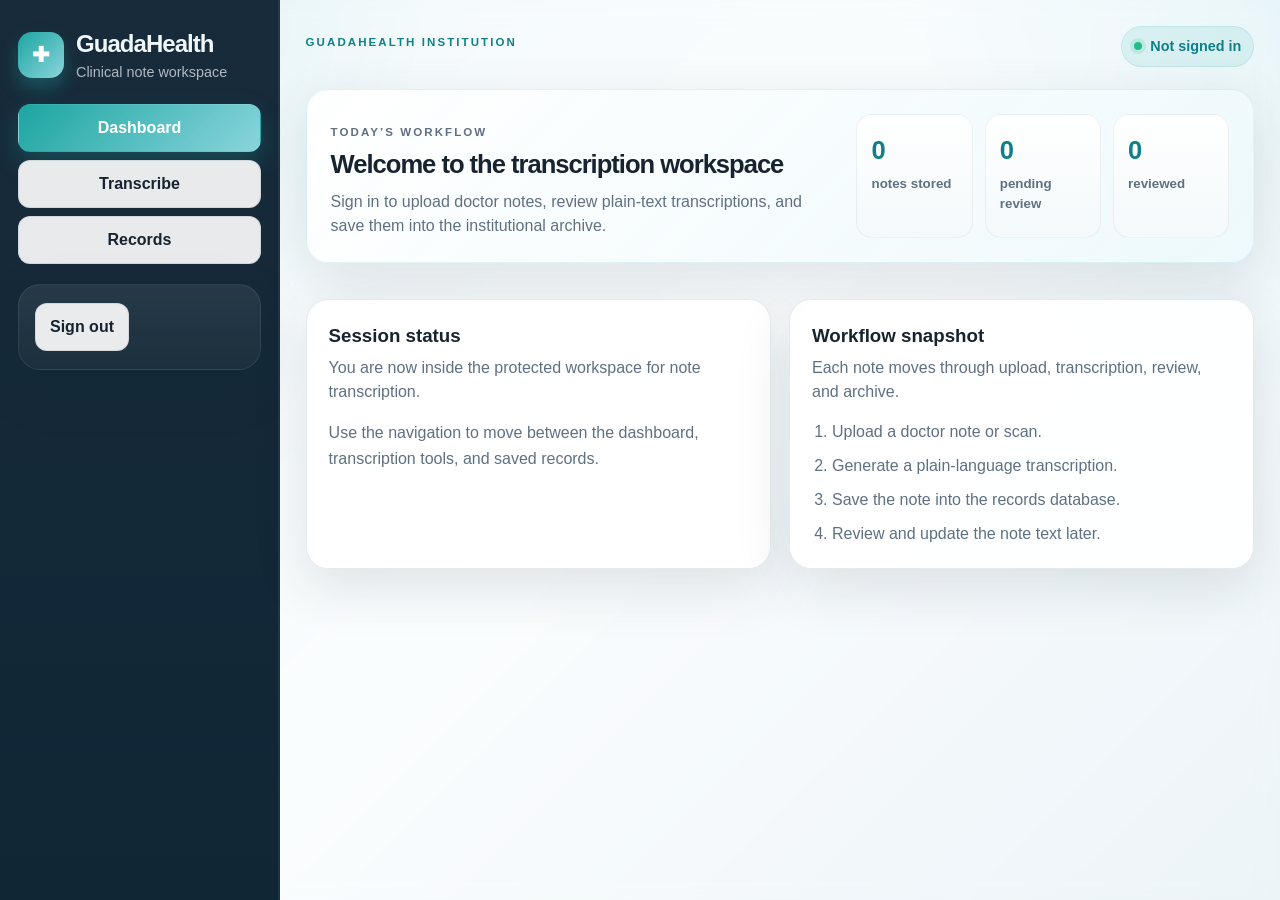
==== dashboard.html @ 994fd749 "Connected to supabase and organized files" ====
<!DOCTYPE html>
<html lang="en">
  <head>
    <meta charset="UTF-8" />
    <meta name="viewport" content="width=device-width, initial-scale=1.0" />
    <title>GuadaHealth Dashboard</title>
    <link rel="stylesheet" href="styles.css" />
  </head>
  <body>
    <div class="app-shell">
      <aside class="sidebar">
        <div class="brand">
          <div class="brand-icon">✚</div>
          <div>
            <h2><span class="brand-guada">Guada</span><span class="brand-health">Health</span></h2>
            <p>Clinical note workspace</p>
          </div>
        </div>

        <nav class="nav-links nav-links-vertical" aria-label="Primary">
          <a class="nav-btn active" href="dashboard.html" aria-current="page">Dashboard</a>
          <a class="nav-btn" href="transcript.html">Transcribe</a>
          <a class="nav-btn" href="records.html">Records</a>
        </nav>

        <div class="sidebar-card">
          <button id="logout-btn" class="ghost-btn" type="button">Sign out</button>
        </div>
      </aside>

      <div class="main-panel">
        <header class="topbar">
          <div>
            <p class="eyebrow">GuadaHealth Institution</p>
          </div>
          <div class="topbar-actions">
            <div id="auth-status" class="status-pill">Not signed in</div>
          </div>
        </header>

        <main class="content">
          <section class="hero-card">
            <div>
              <p class="eyebrow">Today’s workflow</p>
              <h2 id="welcome-title">Welcome to the transcription workspace</h2>
              <p id="welcome-copy">
                Sign in to upload doctor notes, review plain-text transcriptions, and save them into the institutional archive.
              </p>
            </div>
            <div class="hero-metrics">
              <div class="metric-card">
                <span id="stat-notes">0</span>
                <small>notes stored</small>
              </div>
              <div class="metric-card">
                <span id="stat-pending">0</span>
                <small>pending review</small>
              </div>
              <div class="metric-card">
                <span id="stat-reviewed">0</span>
                <small>reviewed</small>
              </div>
            </div>
          </section>

          <div class="grid-2">
            <div class="card">
              <div class="card-header">
                <h3>Session status</h3>
                <p>You are now inside the protected workspace for note transcription.</p>
              </div>
              <p class="session-copy">Use the navigation to move between the dashboard, transcription tools, and saved records.</p>
            </div>

            <div class="card">
              <div class="card-header">
                <h3>Workflow snapshot</h3>
                <p>Each note moves through upload, transcription, review, and archive.</p>
              </div>
              <ol class="timeline">
                <li>Upload a doctor note or scan.</li>
                <li>Generate a plain-language transcription.</li>
                <li>Save the note into the records database.</li>
                <li>Review and update the note text later.</li>
              </ol>
            </div>
          </div>
        </main>
      </div>
    </div>

    <div id="toast" class="toast" aria-live="polite"></div>
    <script type="module" src="js/pages/dashboard-page.js"></script>
  </body>
</html>
---- styles.css ----
:root {
  color-scheme: light;
  --bg: #edf7fa;
  --bg-2: #e6f0f5;
  --panel: rgba(255, 255, 255, 0.8);
  --panel-strong: #ffffff;
  --panel-alt: #f4f9fb;
  --text: #17232f;
  --muted: #5f7082;
  --primary: #1ca5a1;
  --primary-strong: #0f7f88;
  --primary-soft: rgba(28, 165, 161, 0.12);
  --secondary: #8ad5dc;
  --success: #22bb8a;
  --warning: #f5b75b;
  --danger: #e56b6f;
  --brand-dark: #243845;
  --border: rgba(19, 39, 55, 0.1);
  --shadow-soft: 0 18px 55px rgba(17, 38, 54, 0.12);
  --shadow-strong: 0 28px 70px rgba(17, 38, 54, 0.18);
}

* {
  box-sizing: border-box;
}

html {
  scroll-behavior: smooth;
}

body {
  margin: 0;
  font-family: "Segoe UI", Inter, "Helvetica Neue", Arial, sans-serif;
  background:
    radial-gradient(circle at top left, rgba(28, 165, 161, 0.18), transparent 28%),
    radial-gradient(circle at top right, rgba(138, 213, 220, 0.2), transparent 26%),
    linear-gradient(135deg, var(--bg) 0%, #f9fcfe 50%, var(--bg-2) 100%);
  color: var(--text);
  line-height: 1.5;
}

button,
input,
select,
textarea {
  font: inherit;
}

button {
  cursor: pointer;
  transition: transform 0.18s ease, box-shadow 0.18s ease, opacity 0.18s ease;
}

button:hover:not(:disabled) {
  transform: translateY(-1px);
}

.auth-screen {
  min-height: 100vh;
  display: grid;
  place-items: center;
  padding: 28px;
  background:
    radial-gradient(circle at 20% 10%, rgba(28, 165, 161, 0.13), transparent 26%),
    radial-gradient(circle at 80% 0%, rgba(138, 213, 220, 0.18), transparent 25%),
    linear-gradient(135deg, #edf7fa 0%, #f7fbfd 44%, #eaf3f7 100%);
}

.landing-layout {
  width: min(1200px, 100%);
  display: grid;
  grid-template-columns: 1.2fr 0.9fr;
  gap: 28px;
  align-items: center;
  margin-bottom: 28px;
}

.hero-panel {
  padding: clamp(18px, 3vw, 32px);
  animation: fadeUp 0.8s ease both;
}

.hero-panel .eyebrow {
  margin-bottom: 14px;
}

.hero-panel h1 {
  margin: 0 0 16px;
  font-size: clamp(2.8rem, 4vw, 4.2rem);
  line-height: 0.96;
  letter-spacing: -0.06em;
  max-width: 560px;
}

.hero-copy {
  max-width: 560px;
  color: var(--muted);
  font-size: 1.08rem;
  line-height: 1.7;
  margin-bottom: 22px;
}

.portal-status {
  display: inline-flex;
  align-items: center;
  gap: 10px;
  padding: 10px 14px;
  background: rgba(255, 255, 255, 0.78);
  border: 1px solid rgba(19, 39, 55, 0.08);
  border-radius: 999px;
  color: var(--primary-strong);
  font-weight: 700;
  box-shadow: var(--shadow-soft);
}

.status-dot {
  width: 10px;
  height: 10px;
  border-radius: 50%;
  background: var(--success);
  box-shadow: 0 0 0 5px rgba(34, 187, 138, 0.12);
}

.portal-list {
  list-style: none;
  padding: 0;
  margin: 28px 0 0;
  display: grid;
  gap: 12px;
  max-width: 520px;
}

.portal-list li {
  position: relative;
  padding-left: 28px;
  color: var(--muted);
  font-size: 1rem;
}

.portal-list li::before {
  content: "✓";
  position: absolute;
  left: 0;
  top: 0;
  color: var(--primary-strong);
  font-weight: 800;
}

.auth-card {
  width: min(480px, 100%);
  background: rgba(255, 255, 255, 0.82);
  border: 1px solid rgba(19, 39, 55, 0.08);
  border-radius: 28px;
  padding: clamp(24px, 4vw, 36px);
  box-shadow: var(--shadow-strong);
  -webkit-backdrop-filter: blur(16px);
  backdrop-filter: blur(16px);
  animation: fadeUp 0.9s ease 0.12s both;
}

.auth-card h1 {
  margin-top: 18px;
  margin-bottom: 10px;
  font-size: clamp(2rem, 3vw, 2.55rem);
  line-height: 1.1;
  letter-spacing: -0.04em;
}

.signin-title {
  margin-top: 18px;
  margin-bottom: 10px;
  font-size: clamp(1.9rem, 2.5vw, 2.3rem);
  line-height: 1.2;
  letter-spacing: -0.04em;
}

.auth-copy,
.session-copy {
  color: var(--muted);
  line-height: 1.6;
}

@keyframes fadeUp {
  from {
    opacity: 0;
    transform: translateY(18px);
  }
  to {
    opacity: 1;
    transform: translateY(0);
  }
}

.app-shell {
  display: grid;
  grid-template-columns: 280px minmax(0, 1fr);
  min-height: 100vh;
  background: rgba(255, 255, 255, 0.28);
  -webkit-backdrop-filter: blur(10px);
  backdrop-filter: blur(10px);
}

.hidden {
  display: none !important;
}

.sidebar {
  background: linear-gradient(180deg, #182b3b 0%, #102635 100%);
  padding: 26px 18px 20px;
  border-right: 1px solid rgba(255, 255, 255, 0.06);
  display: flex;
  flex-direction: column;
  gap: 20px;
  box-shadow: inset -1px 0 0 rgba(255, 255, 255, 0.06);
}

.brand {
  display: flex;
  align-items: center;
  gap: 12px;
}

.brand-icon {
  width: 46px;
  height: 46px;
  border-radius: 14px;
  background: linear-gradient(135deg, var(--primary), var(--secondary));
  color: #ffffff;
  display: grid;
  place-items: center;
  font-size: 1.3rem;
  font-weight: 800;
  box-shadow: 0 10px 18px rgba(28, 165, 161, 0.34);
}

.brand h2 {
  display: flex;
  gap: 0;
  margin: 0;
  letter-spacing: -0.04em;
}

.brand-guada {
  color: var(--primary);
}

.brand-health {
  color: var(--brand-dark);
}

.sidebar .brand-guada,
.sidebar .brand-health {
  color: #f0f7fb;
}

.brand h2,
.brand p {
  margin: 0;
}

.brand p {
  color: var(--muted);
  font-size: 0.9rem;
}

.sidebar .brand p {
  color: rgba(240, 247, 251, 0.7);
}

.nav-links {
  display: flex;
  gap: 8px;
}

.nav-links-vertical {
  flex-direction: column;
}

.nav-links-top {
  flex-wrap: wrap;
  margin-bottom: 18px;
}

.nav-btn,
.ghost-btn,
.secondary-btn {
  border: 1px solid var(--border);
  border-radius: 12px;
  padding: 11px 14px;
  background: rgba(255, 255, 255, 0.9);
  color: var(--text);
  font-weight: 600;
  text-decoration: none;
  display: inline-flex;
  align-items: center;
  justify-content: center;
}

.nav-btn {
  width: 100%;
}

.nav-btn {
  min-width: 112px;
}

.nav-btn.active {
  background: linear-gradient(135deg, var(--primary), var(--secondary));
  color: #ffffff;
  border-color: transparent;
  box-shadow: 0 10px 24px rgba(28, 165, 161, 0.28);
}

.sidebar-card,
.card,
.hero-card {
  background: rgba(255, 255, 255, 0.9);
  border: 1px solid var(--border);
  border-radius: 22px;
  box-shadow: var(--shadow-soft);
}

.sidebar-card {
  padding: 18px 16px;
  margin-top: 0;
  background: linear-gradient(180deg, rgba(255, 255, 255, 0.08), rgba(255, 255, 255, 0.03));
  border-color: rgba(255, 255, 255, 0.08);
}

.sidebar-card p {
  color: rgba(240, 247, 251, 0.75);
  margin: 6px 0 12px;
}

.main-panel {
  padding: clamp(18px, 2vw, 28px);
}

.topbar {
  display: flex;
  justify-content: space-between;
  align-items: center;
  gap: 16px;
  margin-bottom: 22px;
}

.eyebrow {
  text-transform: uppercase;
  letter-spacing: 0.18em;
  color: var(--primary-strong);
  font-size: 0.72rem;
  font-weight: 800;
  margin: 0 0 8px;
}

h1,
h2,
h3,
p {
  margin: 0;
}

.status-pill {
  display: inline-flex;
  align-items: center;
  gap: 8px;
  padding: 9px 12px;
  border-radius: 999px;
  background: rgba(28, 165, 161, 0.1);
  color: var(--primary-strong);
  font-size: 0.9rem;
  font-weight: 700;
  border: 1px solid rgba(28, 165, 161, 0.12);
}

.status-pill::before {
  content: "";
  width: 8px;
  height: 8px;
  border-radius: 50%;
  background: var(--success);
  box-shadow: 0 0 0 4px rgba(34, 187, 138, 0.15);
}

.content {
  display: grid;
  gap: 18px;
}

.view {
  display: none;
}

.view.active {
  display: block;
}

.hero-card {
  padding: 24px;
  display: flex;
  justify-content: space-between;
  gap: 18px;
  margin-bottom: 18px;
  background: linear-gradient(135deg, rgba(255, 255, 255, 0.96), rgba(237, 249, 252, 0.92));
  border-color: rgba(28, 165, 161, 0.12);
}

.hero-card h2 {
  font-size: clamp(1.6rem, 2vw, 2.2rem);
  line-height: 1.2;
  letter-spacing: -0.04em;
}

.hero-card p {
  color: var(--muted);
  margin-top: 10px;
  max-width: 62ch;
}

.hero-metrics {
  display: grid;
  grid-template-columns: repeat(3, minmax(90px, 1fr));
  gap: 12px;
  min-width: 320px;
}

.metric-card {
  background: linear-gradient(180deg, rgba(255, 255, 255, 1), rgba(244, 249, 251, 1));
  border: 1px solid rgba(20, 43, 58, 0.06);
  border-radius: 16px;
  padding: 16px 14px;
  display: flex;
  flex-direction: column;
  gap: 4px;
  box-shadow: inset 0 1px 0 rgba(255, 255, 255, 0.8);
}

.metric-card span {
  font-size: 1.6rem;
  font-weight: 800;
  letter-spacing: -0.04em;
  color: var(--primary-strong);
}

.metric-card small {
  color: var(--muted);
  font-weight: 600;
}

.grid-2 {
  display: grid;
  grid-template-columns: repeat(2, minmax(0, 1fr));
  gap: 18px;
}

.card {
  padding: 22px;
}

.card-header {
  margin-bottom: 16px;
}

.card-header p {
  color: var(--muted);
  margin-top: 6px;
  line-height: 1.5;
}

.stacked-form {
  display: flex;
  flex-direction: column;
  gap: 14px;
}

.form-row {
  display: grid;
  grid-template-columns: repeat(2, minmax(0, 1fr));
  gap: 12px;
}

.file-preview {
  min-height: 220px;
  border: 1px dashed rgba(28, 165, 161, 0.28);
  border-radius: 18px;
  background: linear-gradient(180deg, rgba(244, 249, 251, 0.96), rgba(233, 245, 248, 0.92));
  padding: 14px;
  overflow: hidden;
  display: grid;
  place-items: center;
}

.file-preview-placeholder {
  color: var(--muted);
  font-weight: 600;
  text-align: center;
}

.file-preview img {
  width: 100%;
  height: 100%;
  max-height: 400px;
  object-fit: contain;
  border-radius: 14px;
  box-shadow: inset 0 0 0 1px rgba(23, 35, 47, 0.06);
  background: #ffffff;
}

.file-preview.has-image {
  padding: 10px;
}

label {
  display: flex;
  flex-direction: column;
  gap: 7px;
  color: var(--muted);
  font-size: 0.94rem;
  font-weight: 600;
}

input,
select,
textarea,
button {
  border-radius: 12px;
  border: 1px solid var(--border);
}

input,
select,
textarea {
  width: 100%;
  padding: 12px 14px;
  background: var(--panel-alt);
  color: var(--text);
  border-color: rgba(23, 35, 47, 0.08);
  transition: border-color 0.18s ease, box-shadow 0.18s ease;
}

input:focus,
select:focus,
textarea:focus {
  outline: none;
  border-color: rgba(28, 165, 161, 0.5);
  box-shadow: 0 0 0 4px rgba(28, 165, 161, 0.1);
}

input::placeholder,
textarea::placeholder {
  color: #8ea1ae;
}

button {
  padding: 12px 16px;
  background: linear-gradient(135deg, var(--primary), var(--secondary));
  color: #ffffff;
  font-weight: 700;
  border: none;
  box-shadow: 0 12px 22px rgba(28, 165, 161, 0.2);
}

button:disabled {
  opacity: 0.55;
  cursor: not-allowed;
  box-shadow: none;
}

.secondary-btn {
  background: rgba(28, 165, 161, 0.12);
  color: var(--text);
  border-color: rgba(28, 165, 161, 0.08);
  box-shadow: none;
}

.ghost-btn {
  background: rgba(255, 255, 255, 0.9);
  color: var(--text);
  border-color: var(--border);
  box-shadow: none;
}

.button-row {
  display: flex;
  gap: 10px;
}

.timeline {
  padding-left: 20px;
  color: var(--muted);
  display: grid;
  gap: 10px;
  margin: 0;
}

.timeline strong {
  color: var(--primary-strong);
}

.toolbar {
  display: flex;
  gap: 12px;
  margin-bottom: 14px;
}

.table-wrap {
  overflow-x: auto;
}

table {
  width: 100%;
  border-collapse: collapse;
}

th,
td {
  text-align: left;
  padding: 14px 10px;
  border-bottom: 1px solid var(--border);
  vertical-align: middle;
}

th {
  color: var(--primary-strong);
  font-size: 0.76rem;
  text-transform: uppercase;
  letter-spacing: 0.12em;
}

.badge {
  display: inline-flex;
  align-items: center;
  padding: 7px 10px;
  border-radius: 999px;
  font-size: 0.78rem;
  font-weight: 700;
}

.badge.reviewed {
  background: rgba(34, 187, 138, 0.12);
  color: #157d5d;
}

.badge.pending {
  background: rgba(229, 107, 111, 0.12);
  color: #b84b53;
}

.toast {
  position: fixed;
  right: 20px;
  bottom: 20px;
  padding: 12px 16px;
  background: rgba(23, 35, 47, 0.94);
  color: #eff8fb;
  border: 1px solid rgba(255, 255, 255, 0.1);
  border-radius: 12px;
  box-shadow: 0 16px 30px rgba(17, 38, 54, 0.28);
  opacity: 0;
  pointer-events: none;
  transition: opacity 0.2s ease, transform 0.2s ease;
  transform: translateY(8px);
}

.toast.show {
  opacity: 1;
  transform: translateY(0);
}

.modal {
  position: fixed;
  inset: 0;
  z-index: 30;
  display: grid;
  place-items: center;
  padding: 24px;
}

.modal.hidden {
  display: none;
}

.modal-backdrop {
  position: absolute;
  inset: 0;
  background: rgba(10, 18, 24, 0.5);
  -webkit-backdrop-filter: blur(3px);
  backdrop-filter: blur(3px);
}

.modal-panel {
  position: relative;
  z-index: 1;
  width: min(760px, 100%);
  background: rgba(255, 255, 255, 0.98);
  border: 1px solid rgba(19, 39, 55, 0.1);
  border-radius: 24px;
  box-shadow: var(--shadow-strong);
  padding: 24px;
  animation: fadeUp 0.22s ease both;
}

.modal-header {
  display: flex;
  justify-content: space-between;
  gap: 16px;
  align-items: flex-start;
  margin-bottom: 18px;
}

.modal-header h2 {
  margin: 0;
  font-size: clamp(1.5rem, 2vw, 2rem);
}

.modal-close-btn {
  flex: 0 0 auto;
}

.modal-meta {
  display: grid;
  grid-template-columns: repeat(3, minmax(0, 1fr));
  gap: 12px;
  margin-bottom: 18px;
}

.modal-meta > div {
  background: var(--panel-alt);
  border: 1px solid rgba(23, 35, 47, 0.08);
  border-radius: 16px;
  padding: 12px 14px;
}

.modal-label {
  display: block;
  color: var(--muted);
  font-size: 0.76rem;
  letter-spacing: 0.08em;
  text-transform: uppercase;
  margin-bottom: 6px;
  font-weight: 700;
}

.modal-field {
  margin-bottom: 18px;
}

.modal-field textarea {
  min-height: 260px;
  resize: vertical;
}

.modal-actions {
  display: flex;
  justify-content: flex-end;
  gap: 10px;
}

@media (max-width: 980px) {
  .landing-layout {
    grid-template-columns: 1fr;
    gap: 18px;
  }

  .hero-panel {
    text-align: center;
  }

  .hero-panel h1,
  .hero-copy,
  .portal-list,
  .portal-status {
    max-width: none;
  }

  .portal-list {
    text-align: left;
  }

  .app-shell {
    grid-template-columns: 1fr;
  }

  .sidebar {
    border-right: none;
    border-bottom: 1px solid rgba(255, 255, 255, 0.06);
  }

  .sidebar-card {
    margin-top: 0;
  }

  .nav-links-top {
    margin-bottom: 14px;
  }

  .hero-card {
    flex-direction: column;
  }

  .hero-metrics {
    min-width: 0;
  }

  .modal-meta {
    grid-template-columns: 1fr;
  }
}

@media (max-width: 740px) {
  .main-panel {
    padding: 16px;
  }

  .auth-card {
    border-radius: 22px;
  }

  .grid-2,
  .form-row {
    grid-template-columns: 1fr;
  }

  .toolbar,
  .button-row {
    flex-direction: column;
  }

  .nav-btn {
    min-width: 0;
    flex: 1 1 100%;
  }

  .modal-panel {
    padding: 18px;
  }

  .modal-header,
  .modal-actions {
    flex-direction: column;
  }

  .modal-actions button,
  .modal-close-btn {
    width: 100%;
  }
}
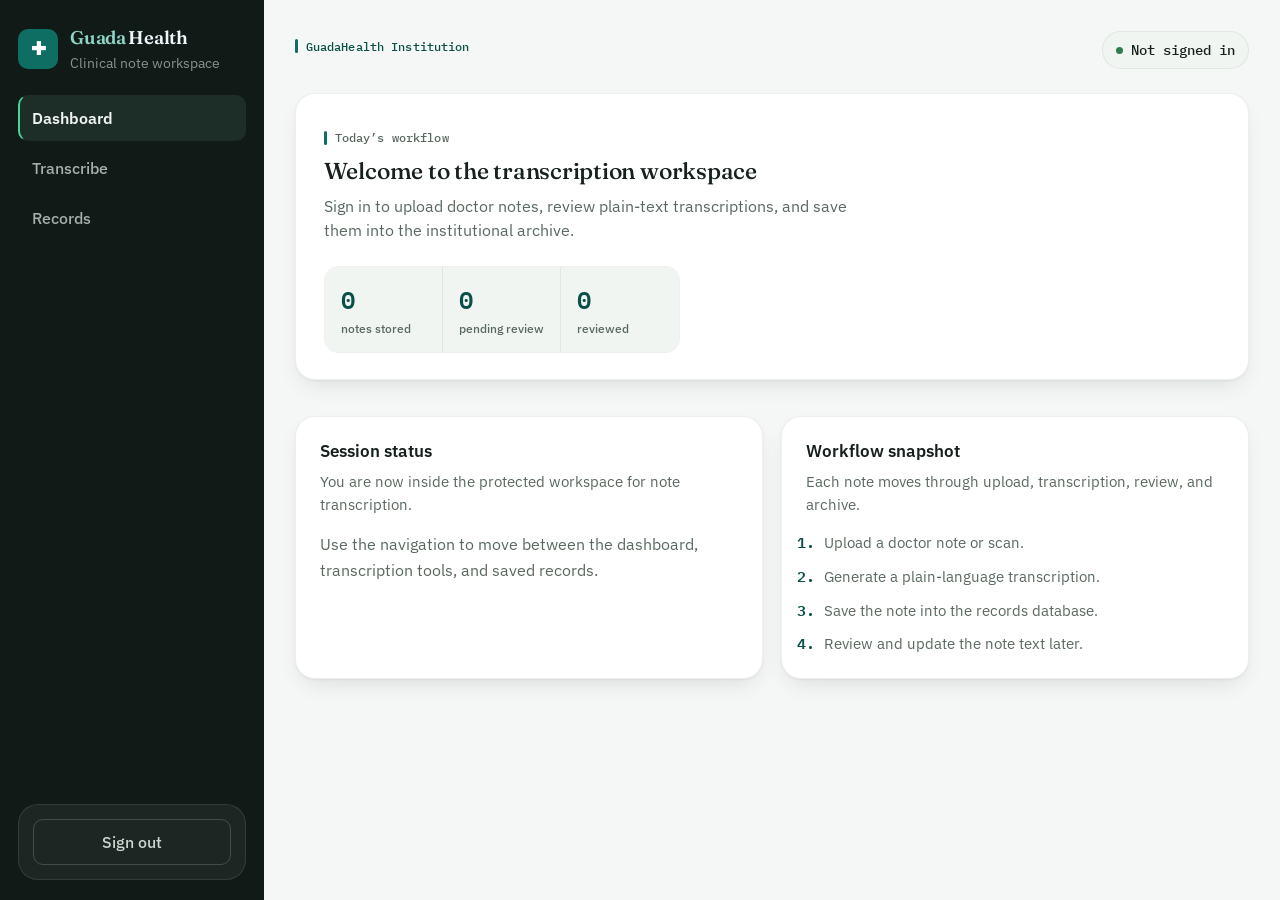
==== commit b340106d: "Roboflow Plugged" ====
--- a/dashboard.html
+++ b/dashboard.html
@@ -4,6 +4,12 @@
     <meta charset="UTF-8" />
     <meta name="viewport" content="width=device-width, initial-scale=1.0" />
     <title>GuadaHealth Dashboard</title>
+    <link rel="preconnect" href="https://fonts.googleapis.com" />
+    <link rel="preconnect" href="https://fonts.gstatic.com" crossorigin />
+    <link
+      href="https://fonts.googleapis.com/css2?family=Fraunces:opsz,wght@9..144,500;9..144,600&family=IBM+Plex+Mono:wght@400;500;600&family=IBM+Plex+Sans:wght@400;500;600&display=swap"
+      rel="stylesheet"
+    />
     <link rel="stylesheet" href="styles.css" />
   </head>
   <body>
--- a/styles.css
+++ b/styles.css
@@ -1,23 +1,46 @@
 :root {
   color-scheme: light;
-  --bg: #edf7fa;
-  --bg-2: #e6f0f5;
-  --panel: rgba(255, 255, 255, 0.8);
+
+  /* Surfaces */
+  --bg: #f4f7f5;
+  --bg-2: #eaf0ec;
+  --panel: #ffffff;
+  --panel-alt: #f1f5f2;
   --panel-strong: #ffffff;
-  --panel-alt: #f4f9fb;
-  --text: #17232f;
-  --muted: #5f7082;
-  --primary: #1ca5a1;
-  --primary-strong: #0f7f88;
-  --primary-soft: rgba(28, 165, 161, 0.12);
-  --secondary: #8ad5dc;
-  --success: #22bb8a;
-  --warning: #f5b75b;
-  --danger: #e56b6f;
-  --brand-dark: #243845;
-  --border: rgba(19, 39, 55, 0.1);
-  --shadow-soft: 0 18px 55px rgba(17, 38, 54, 0.12);
-  --shadow-strong: 0 28px 70px rgba(17, 38, 54, 0.18);
+
+  /* Ink */
+  --text: #16211c;
+  --muted: #59695f;
+  --muted-2: #8a978d;
+
+  /* Brand — deep clinical teal, used deliberately, not as decoration */
+  --primary: #0f6e63;
+  --primary-strong: #0a4f48;
+  --primary-soft: rgba(15, 110, 99, 0.1);
+  --primary-line: rgba(15, 110, 99, 0.28);
+
+  /* Status */
+  --success: #2f7d4f;
+  --success-soft: rgba(47, 125, 79, 0.12);
+  --warning: #a86a1a;
+  --warning-soft: rgba(168, 106, 26, 0.12);
+  --danger: #b64332;
+  --danger-soft: rgba(182, 67, 50, 0.1);
+
+  --brand-ink: #101b17;
+  --border: rgba(16, 27, 23, 0.12);
+  --border-soft: rgba(16, 27, 23, 0.07);
+
+  --shadow-soft: 0 1px 2px rgba(12, 20, 17, 0.05), 0 10px 24px -8px rgba(12, 20, 17, 0.12);
+  --shadow-strong: 0 4px 10px rgba(12, 20, 17, 0.08), 0 30px 60px -16px rgba(12, 20, 17, 0.24);
+
+  --font-display: "Fraunces", "Iowan Old Style", Georgia, serif;
+  --font-body: "IBM Plex Sans", "Segoe UI", Arial, sans-serif;
+  --font-mono: "IBM Plex Mono", "SFMono-Regular", Consolas, monospace;
+
+  --radius-sm: 10px;
+  --radius-md: 14px;
+  --radius-lg: 20px;
 }
 
 * {
@@ -28,15 +51,52 @@
   scroll-behavior: smooth;
 }
 
+@media (prefers-reduced-motion: reduce) {
+  html {
+    scroll-behavior: auto;
+  }
+  *,
+  *::before,
+  *::after {
+    animation-duration: 0.001ms !important;
+    transition-duration: 0.001ms !important;
+  }
+}
+
 body {
   margin: 0;
-  font-family: "Segoe UI", Inter, "Helvetica Neue", Arial, sans-serif;
-  background:
-    radial-gradient(circle at top left, rgba(28, 165, 161, 0.18), transparent 28%),
-    radial-gradient(circle at top right, rgba(138, 213, 220, 0.2), transparent 26%),
-    linear-gradient(135deg, var(--bg) 0%, #f9fcfe 50%, var(--bg-2) 100%);
+  font-family: var(--font-body);
+  background: var(--bg);
   color: var(--text);
   line-height: 1.5;
+  -webkit-font-smoothing: antialiased;
+}
+
+h1,
+h2,
+h3,
+p {
+  margin: 0;
+}
+
+h1,
+h2 {
+  font-family: var(--font-display);
+  font-weight: 600;
+}
+
+a {
+  color: inherit;
+}
+
+::selection {
+  background: var(--primary-soft);
+  color: var(--primary-strong);
+}
+
+:focus-visible {
+  outline: 2px solid var(--primary);
+  outline-offset: 2px;
 }
 
 button,
@@ -44,134 +104,188 @@
 select,
 textarea {
   font: inherit;
+  color: inherit;
 }
 
 button {
   cursor: pointer;
-  transition: transform 0.18s ease, box-shadow 0.18s ease, opacity 0.18s ease;
+  transition: background-color 0.15s ease, border-color 0.15s ease, color 0.15s ease;
 }
 
 button:hover:not(:disabled) {
-  transform: translateY(-1px);
-}
+  filter: none;
+}
+
+.hidden {
+  display: none !important;
+}
+
+.eyebrow {
+  display: inline-flex;
+  align-items: center;
+  gap: 8px;
+  font-family: var(--font-mono);
+  font-size: 0.78rem;
+  font-weight: 500;
+  letter-spacing: 0.01em;
+  color: var(--primary-strong);
+  margin: 0 0 10px;
+}
+
+.eyebrow::before {
+  content: "";
+  width: 3px;
+  height: 14px;
+  border-radius: 2px;
+  background: var(--primary);
+  flex: none;
+}
+
+/* ============ Auth / landing ============ */
 
 .auth-screen {
   min-height: 100vh;
   display: grid;
   place-items: center;
   padding: 28px;
-  background:
-    radial-gradient(circle at 20% 10%, rgba(28, 165, 161, 0.13), transparent 26%),
-    radial-gradient(circle at 80% 0%, rgba(138, 213, 220, 0.18), transparent 25%),
-    linear-gradient(135deg, #edf7fa 0%, #f7fbfd 44%, #eaf3f7 100%);
+  background: var(--bg);
 }
 
 .landing-layout {
-  width: min(1200px, 100%);
-  display: grid;
-  grid-template-columns: 1.2fr 0.9fr;
-  gap: 28px;
-  align-items: center;
-  margin-bottom: 28px;
+  width: min(1180px, 100%);
+  display: grid;
+  grid-template-columns: 1.15fr 0.95fr;
+  gap: 0;
+  align-items: stretch;
+  margin-bottom: 0;
+  border-radius: var(--radius-lg);
+  overflow: hidden;
+  box-shadow: var(--shadow-strong);
+  border: 1px solid var(--border-soft);
 }
 
 .hero-panel {
-  padding: clamp(18px, 3vw, 32px);
-  animation: fadeUp 0.8s ease both;
+  position: relative;
+  padding: clamp(32px, 5vw, 60px);
+  background: var(--brand-ink);
+  color: #eef3f0;
+  display: flex;
+  flex-direction: column;
+  justify-content: center;
+  overflow: hidden;
+}
+
+.hero-panel::before {
+  content: "";
+  position: absolute;
+  inset: 0;
+  background-image: url("data:image/svg+xml,%3Csvg xmlns='http://www.w3.org/2000/svg' viewBox='0 0 600 180' preserveAspectRatio='none'%3E%3Cpath d='M0 140 L110 140 L130 60 L150 160 L170 20 L190 140 L230 140 L250 100 L270 140 L600 140' fill='none' stroke='%230f6e63' stroke-width='2' opacity='0.5'/%3E%3C/svg%3E");
+  background-repeat: no-repeat;
+  background-position: left 55%;
+  background-size: 130% auto;
+  opacity: 0.55;
+  pointer-events: none;
+}
+
+.hero-panel > * {
+  position: relative;
 }
 
 .hero-panel .eyebrow {
-  margin-bottom: 14px;
+  color: #8fd4c6;
+}
+
+.hero-panel .eyebrow::before {
+  background: #8fd4c6;
 }
 
 .hero-panel h1 {
-  margin: 0 0 16px;
-  font-size: clamp(2.8rem, 4vw, 4.2rem);
-  line-height: 0.96;
-  letter-spacing: -0.06em;
-  max-width: 560px;
+  margin: 0 0 18px;
+  font-size: clamp(2.3rem, 3.4vw, 3.1rem);
+  line-height: 1.08;
+  letter-spacing: -0.01em;
+  max-width: 15ch;
+  font-weight: 500;
+  color: #f7faf8;
 }
 
 .hero-copy {
-  max-width: 560px;
-  color: var(--muted);
-  font-size: 1.08rem;
-  line-height: 1.7;
-  margin-bottom: 22px;
+  max-width: 46ch;
+  color: rgba(238, 243, 240, 0.72);
+  font-size: 1.02rem;
+  line-height: 1.65;
+  margin-bottom: 26px;
 }
 
 .portal-status {
   display: inline-flex;
   align-items: center;
   gap: 10px;
-  padding: 10px 14px;
-  background: rgba(255, 255, 255, 0.78);
-  border: 1px solid rgba(19, 39, 55, 0.08);
+  padding: 9px 14px;
+  background: rgba(238, 243, 240, 0.07);
+  border: 1px solid rgba(238, 243, 240, 0.14);
   border-radius: 999px;
-  color: var(--primary-strong);
-  font-weight: 700;
-  box-shadow: var(--shadow-soft);
+  color: #eef3f0;
+  font-size: 0.88rem;
+  font-weight: 500;
+  width: fit-content;
 }
 
 .status-dot {
-  width: 10px;
-  height: 10px;
+  width: 8px;
+  height: 8px;
   border-radius: 50%;
-  background: var(--success);
-  box-shadow: 0 0 0 5px rgba(34, 187, 138, 0.12);
+  background: #4ad39a;
+  box-shadow: 0 0 0 4px rgba(74, 211, 154, 0.18);
+  flex: none;
 }
 
 .portal-list {
   list-style: none;
   padding: 0;
-  margin: 28px 0 0;
-  display: grid;
-  gap: 12px;
-  max-width: 520px;
+  margin: 30px 0 0;
+  display: grid;
+  gap: 13px;
+  max-width: 420px;
 }
 
 .portal-list li {
   position: relative;
-  padding-left: 28px;
-  color: var(--muted);
-  font-size: 1rem;
+  padding-left: 26px;
+  color: rgba(238, 243, 240, 0.78);
+  font-size: 0.96rem;
 }
 
 .portal-list li::before {
-  content: "✓";
+  content: "";
   position: absolute;
   left: 0;
-  top: 0;
-  color: var(--primary-strong);
-  font-weight: 800;
+  top: 7px;
+  width: 12px;
+  height: 1px;
+  background: #8fd4c6;
 }
 
 .auth-card {
-  width: min(480px, 100%);
-  background: rgba(255, 255, 255, 0.82);
-  border: 1px solid rgba(19, 39, 55, 0.08);
-  border-radius: 28px;
-  padding: clamp(24px, 4vw, 36px);
-  box-shadow: var(--shadow-strong);
-  -webkit-backdrop-filter: blur(16px);
-  backdrop-filter: blur(16px);
-  animation: fadeUp 0.9s ease 0.12s both;
-}
-
-.auth-card h1 {
-  margin-top: 18px;
+  width: 100%;
+  background: var(--panel);
+  padding: clamp(32px, 4vw, 52px);
+  display: flex;
+  flex-direction: column;
+  justify-content: center;
+}
+
+.auth-card .brand {
+  margin-bottom: 30px;
+}
+
+.signin-title {
   margin-bottom: 10px;
-  font-size: clamp(2rem, 3vw, 2.55rem);
-  line-height: 1.1;
-  letter-spacing: -0.04em;
-}
-
-.signin-title {
-  margin-top: 18px;
-  margin-bottom: 10px;
-  font-size: clamp(1.9rem, 2.5vw, 2.3rem);
-  line-height: 1.2;
-  letter-spacing: -0.04em;
+  font-size: clamp(1.5rem, 2.2vw, 1.8rem);
+  line-height: 1.25;
+  letter-spacing: -0.01em;
+  font-weight: 500;
+  max-width: 22ch;
 }
 
 .auth-copy,
@@ -180,38 +294,27 @@
   line-height: 1.6;
 }
 
-@keyframes fadeUp {
-  from {
-    opacity: 0;
-    transform: translateY(18px);
-  }
-  to {
-    opacity: 1;
-    transform: translateY(0);
-  }
-}
+.auth-copy {
+  margin-bottom: 26px;
+  max-width: 40ch;
+}
+
+/* ============ App shell ============ */
 
 .app-shell {
   display: grid;
-  grid-template-columns: 280px minmax(0, 1fr);
+  grid-template-columns: 264px minmax(0, 1fr);
   min-height: 100vh;
-  background: rgba(255, 255, 255, 0.28);
-  -webkit-backdrop-filter: blur(10px);
-  backdrop-filter: blur(10px);
-}
-
-.hidden {
-  display: none !important;
+  background: var(--bg);
 }
 
 .sidebar {
-  background: linear-gradient(180deg, #182b3b 0%, #102635 100%);
-  padding: 26px 18px 20px;
-  border-right: 1px solid rgba(255, 255, 255, 0.06);
+  background: var(--brand-ink);
+  color: #eef3f0;
+  padding: 24px 18px 20px;
   display: flex;
   flex-direction: column;
-  gap: 20px;
-  box-shadow: inset -1px 0 0 rgba(255, 255, 255, 0.06);
+  gap: 22px;
 }
 
 .brand {
@@ -221,23 +324,26 @@
 }
 
 .brand-icon {
-  width: 46px;
-  height: 46px;
-  border-radius: 14px;
-  background: linear-gradient(135deg, var(--primary), var(--secondary));
+  width: 40px;
+  height: 40px;
+  border-radius: var(--radius-sm);
+  background: var(--primary);
   color: #ffffff;
   display: grid;
   place-items: center;
-  font-size: 1.3rem;
-  font-weight: 800;
-  box-shadow: 0 10px 18px rgba(28, 165, 161, 0.34);
+  font-size: 1.15rem;
+  font-weight: 700;
+  flex: none;
 }
 
 .brand h2 {
   display: flex;
-  gap: 0;
+  gap: 2px;
   margin: 0;
-  letter-spacing: -0.04em;
+  font-size: 1.15rem;
+  font-family: var(--font-display);
+  font-weight: 600;
+  letter-spacing: -0.01em;
 }
 
 .brand-guada {
@@ -245,10 +351,13 @@
 }
 
 .brand-health {
-  color: var(--brand-dark);
-}
-
-.sidebar .brand-guada,
+  color: var(--brand-ink);
+}
+
+.sidebar .brand-guada {
+  color: #8fd4c6;
+}
+
 .sidebar .brand-health {
   color: #f0f7fb;
 }
@@ -260,20 +369,22 @@
 
 .brand p {
   color: var(--muted);
-  font-size: 0.9rem;
+  font-size: 0.86rem;
+  margin-top: 1px;
 }
 
 .sidebar .brand p {
-  color: rgba(240, 247, 251, 0.7);
+  color: rgba(238, 243, 240, 0.55);
 }
 
 .nav-links {
   display: flex;
-  gap: 8px;
+  gap: 4px;
 }
 
 .nav-links-vertical {
   flex-direction: column;
+  flex: 1;
 }
 
 .nav-links-top {
@@ -284,56 +395,81 @@
 .nav-btn,
 .ghost-btn,
 .secondary-btn {
-  border: 1px solid var(--border);
-  border-radius: 12px;
-  padding: 11px 14px;
-  background: rgba(255, 255, 255, 0.9);
+  border: 1px solid transparent;
+  border-radius: var(--radius-sm);
+  padding: 10px 14px;
+  background: transparent;
   color: var(--text);
-  font-weight: 600;
+  font-weight: 500;
   text-decoration: none;
   display: inline-flex;
   align-items: center;
   justify-content: center;
+  box-shadow: none;
 }
 
 .nav-btn {
   width: 100%;
-}
-
-.nav-btn {
-  min-width: 112px;
+  min-width: 0;
+  justify-content: flex-start;
+  color: rgba(238, 243, 240, 0.68);
+  font-weight: 500;
+  border-radius: var(--radius-sm);
+  border-left: 2px solid transparent;
+  padding-left: 12px;
+}
+
+.nav-btn:hover:not(.active) {
+  background: rgba(238, 243, 240, 0.06);
+  color: #eef3f0;
 }
 
 .nav-btn.active {
-  background: linear-gradient(135deg, var(--primary), var(--secondary));
-  color: #ffffff;
+  background: rgba(143, 212, 198, 0.1);
+  color: #eef3f0;
   border-color: transparent;
-  box-shadow: 0 10px 24px rgba(28, 165, 161, 0.28);
+  border-left-color: #4ad39a;
+  box-shadow: none;
+  font-weight: 600;
 }
 
 .sidebar-card,
 .card,
 .hero-card {
-  background: rgba(255, 255, 255, 0.9);
-  border: 1px solid var(--border);
-  border-radius: 22px;
+  background: var(--panel);
+  border: 1px solid var(--border-soft);
+  border-radius: var(--radius-lg);
   box-shadow: var(--shadow-soft);
 }
 
 .sidebar-card {
-  padding: 18px 16px;
-  margin-top: 0;
-  background: linear-gradient(180deg, rgba(255, 255, 255, 0.08), rgba(255, 255, 255, 0.03));
-  border-color: rgba(255, 255, 255, 0.08);
+  padding: 14px 14px;
+  margin-top: auto;
+  background: rgba(238, 243, 240, 0.05);
+  border-color: rgba(238, 243, 240, 0.1);
+  box-shadow: none;
 }
 
 .sidebar-card p {
-  color: rgba(240, 247, 251, 0.75);
-  margin: 6px 0 12px;
+  color: rgba(238, 243, 240, 0.6);
+  margin: 4px 0 10px;
+  font-size: 0.86rem;
+}
+
+.sidebar .ghost-btn {
+  width: 100%;
+  background: transparent;
+  color: rgba(238, 243, 240, 0.85);
+  border-color: rgba(238, 243, 240, 0.18);
+}
+
+.sidebar .ghost-btn:hover:not(:disabled) {
+  background: rgba(238, 243, 240, 0.08);
 }
 
 .main-panel {
-  padding: clamp(18px, 2vw, 28px);
+  padding: clamp(20px, 2.4vw, 32px);
+  max-width: 1180px;
 }
 
 .topbar {
@@ -341,45 +477,30 @@
   justify-content: space-between;
   align-items: center;
   gap: 16px;
-  margin-bottom: 22px;
-}
-
-.eyebrow {
-  text-transform: uppercase;
-  letter-spacing: 0.18em;
-  color: var(--primary-strong);
-  font-size: 0.72rem;
-  font-weight: 800;
-  margin: 0 0 8px;
-}
-
-h1,
-h2,
-h3,
-p {
-  margin: 0;
+  margin-bottom: 24px;
 }
 
 .status-pill {
   display: inline-flex;
   align-items: center;
   gap: 8px;
-  padding: 9px 12px;
+  padding: 8px 13px;
   border-radius: 999px;
-  background: rgba(28, 165, 161, 0.1);
-  color: var(--primary-strong);
-  font-size: 0.9rem;
-  font-weight: 700;
-  border: 1px solid rgba(28, 165, 161, 0.12);
+  background: var(--panel-alt);
+  color: var(--text);
+  font-size: 0.86rem;
+  font-family: var(--font-mono);
+  font-weight: 500;
+  border: 1px solid var(--border-soft);
 }
 
 .status-pill::before {
   content: "";
-  width: 8px;
-  height: 8px;
+  width: 7px;
+  height: 7px;
   border-radius: 50%;
   background: var(--success);
-  box-shadow: 0 0 0 4px rgba(34, 187, 138, 0.15);
+  flex: none;
 }
 
 .content {
@@ -396,55 +517,63 @@
 }
 
 .hero-card {
-  padding: 24px;
+  padding: 26px 28px;
   display: flex;
   justify-content: space-between;
-  gap: 18px;
+  align-items: center;
+  gap: 24px;
   margin-bottom: 18px;
-  background: linear-gradient(135deg, rgba(255, 255, 255, 0.96), rgba(237, 249, 252, 0.92));
-  border-color: rgba(28, 165, 161, 0.12);
+  flex-wrap: wrap;
 }
 
 .hero-card h2 {
-  font-size: clamp(1.6rem, 2vw, 2.2rem);
-  line-height: 1.2;
-  letter-spacing: -0.04em;
+  font-size: clamp(1.4rem, 1.8vw, 1.75rem);
+  line-height: 1.25;
+  letter-spacing: -0.01em;
+  font-weight: 500;
 }
 
 .hero-card p {
   color: var(--muted);
-  margin-top: 10px;
-  max-width: 62ch;
+  margin-top: 8px;
+  max-width: 56ch;
 }
 
 .hero-metrics {
   display: grid;
-  grid-template-columns: repeat(3, minmax(90px, 1fr));
-  gap: 12px;
-  min-width: 320px;
+  grid-template-columns: repeat(3, minmax(96px, 1fr));
+  gap: 0;
+  border: 1px solid var(--border-soft);
+  border-radius: var(--radius-md);
+  overflow: hidden;
 }
 
 .metric-card {
-  background: linear-gradient(180deg, rgba(255, 255, 255, 1), rgba(244, 249, 251, 1));
-  border: 1px solid rgba(20, 43, 58, 0.06);
-  border-radius: 16px;
-  padding: 16px 14px;
+  background: var(--panel-alt);
+  border-right: 1px solid var(--border-soft);
+  padding: 14px 16px;
   display: flex;
   flex-direction: column;
-  gap: 4px;
-  box-shadow: inset 0 1px 0 rgba(255, 255, 255, 0.8);
+  gap: 2px;
+}
+
+.metric-card:last-child {
+  border-right: none;
 }
 
 .metric-card span {
-  font-size: 1.6rem;
-  font-weight: 800;
-  letter-spacing: -0.04em;
+  font-family: var(--font-mono);
+  font-size: 1.5rem;
+  font-weight: 600;
+  letter-spacing: -0.01em;
   color: var(--primary-strong);
+  font-variant-numeric: tabular-nums;
 }
 
 .metric-card small {
   color: var(--muted);
-  font-weight: 600;
+  font-weight: 500;
+  font-size: 0.78rem;
 }
 
 .grid-2 {
@@ -454,17 +583,26 @@
 }
 
 .card {
-  padding: 22px;
+  padding: 22px 24px;
 }
 
 .card-header {
   margin-bottom: 16px;
+}
+
+.card-header h2,
+.card-header h3 {
+  font-family: var(--font-body);
+  font-weight: 600;
+  font-size: 1.05rem;
+  color: var(--text);
 }
 
 .card-header p {
   color: var(--muted);
   margin-top: 6px;
-  line-height: 1.5;
+  line-height: 1.55;
+  font-size: 0.94rem;
 }
 
 .stacked-form {
@@ -481,9 +619,9 @@
 
 .file-preview {
   min-height: 220px;
-  border: 1px dashed rgba(28, 165, 161, 0.28);
-  border-radius: 18px;
-  background: linear-gradient(180deg, rgba(244, 249, 251, 0.96), rgba(233, 245, 248, 0.92));
+  border: 1px dashed var(--border);
+  border-radius: var(--radius-md);
+  background: var(--panel-alt);
   padding: 14px;
   overflow: hidden;
   display: grid;
@@ -492,8 +630,9 @@
 
 .file-preview-placeholder {
   color: var(--muted);
-  font-weight: 600;
+  font-weight: 500;
   text-align: center;
+  font-size: 0.92rem;
 }
 
 .file-preview img {
@@ -501,9 +640,14 @@
   height: 100%;
   max-height: 400px;
   object-fit: contain;
-  border-radius: 14px;
-  box-shadow: inset 0 0 0 1px rgba(23, 35, 47, 0.06);
+  border-radius: var(--radius-sm);
+  box-shadow: inset 0 0 0 1px var(--border-soft);
   background: #ffffff;
+}
+
+.file-preview img[hidden],
+.file-preview-placeholder[hidden] {
+  display: none;
 }
 
 .file-preview.has-image {
@@ -515,15 +659,15 @@
   flex-direction: column;
   gap: 7px;
   color: var(--muted);
-  font-size: 0.94rem;
-  font-weight: 600;
+  font-size: 0.88rem;
+  font-weight: 500;
 }
 
 input,
 select,
 textarea,
 button {
-  border-radius: 12px;
+  border-radius: var(--radius-sm);
   border: 1px solid var(--border);
 }
 
@@ -531,53 +675,87 @@
 select,
 textarea {
   width: 100%;
-  padding: 12px 14px;
-  background: var(--panel-alt);
+  padding: 11px 13px;
+  background: var(--panel);
   color: var(--text);
-  border-color: rgba(23, 35, 47, 0.08);
-  transition: border-color 0.18s ease, box-shadow 0.18s ease;
+  border-color: var(--border);
+  transition: border-color 0.15s ease, box-shadow 0.15s ease;
 }
 
 input:focus,
 select:focus,
 textarea:focus {
   outline: none;
-  border-color: rgba(28, 165, 161, 0.5);
-  box-shadow: 0 0 0 4px rgba(28, 165, 161, 0.1);
+  border-color: var(--primary);
+  box-shadow: 0 0 0 3px var(--primary-soft);
 }
 
 input::placeholder,
 textarea::placeholder {
-  color: #8ea1ae;
+  color: var(--muted-2);
+}
+
+input[type="file"] {
+  padding: 7px;
+}
+
+input[type="file"]::file-selector-button {
+  margin-right: 10px;
+  padding: 8px 13px;
+  border: 1px solid var(--primary);
+  border-radius: var(--radius-sm);
+  background: var(--primary);
+  color: #ffffff;
+  font: inherit;
+  font-weight: 600;
+  cursor: pointer;
+  transition: background-color 0.15s ease, border-color 0.15s ease;
+}
+
+input[type="file"]::file-selector-button:hover {
+  background: var(--primary-strong);
+  border-color: var(--primary-strong);
 }
 
 button {
-  padding: 12px 16px;
-  background: linear-gradient(135deg, var(--primary), var(--secondary));
+  padding: 11px 16px;
+  background: var(--primary);
   color: #ffffff;
-  font-weight: 700;
-  border: none;
-  box-shadow: 0 12px 22px rgba(28, 165, 161, 0.2);
+  font-weight: 600;
+  border: 1px solid var(--primary);
+}
+
+button:hover:not(:disabled) {
+  background: var(--primary-strong);
+  border-color: var(--primary-strong);
 }
 
 button:disabled {
-  opacity: 0.55;
+  opacity: 0.5;
   cursor: not-allowed;
-  box-shadow: none;
 }
 
 .secondary-btn {
-  background: rgba(28, 165, 161, 0.12);
-  color: var(--text);
-  border-color: rgba(28, 165, 161, 0.08);
-  box-shadow: none;
+  background: var(--primary-soft);
+  color: var(--primary-strong);
+  border-color: transparent;
+}
+
+.secondary-btn:hover:not(:disabled) {
+  background: rgba(15, 110, 99, 0.18);
+  border-color: transparent;
+  color: var(--primary-strong);
 }
 
 .ghost-btn {
-  background: rgba(255, 255, 255, 0.9);
+  background: var(--panel);
   color: var(--text);
   border-color: var(--border);
-  box-shadow: none;
+}
+
+.ghost-btn:hover:not(:disabled) {
+  background: var(--panel-alt);
+  border-color: var(--border);
 }
 
 .button-row {
@@ -586,21 +764,33 @@
 }
 
 .timeline {
-  padding-left: 20px;
+  padding-left: 18px;
   color: var(--muted);
   display: grid;
-  gap: 10px;
+  gap: 11px;
   margin: 0;
-}
-
-.timeline strong {
+  font-size: 0.94rem;
+}
+
+.timeline li::marker {
+  font-family: var(--font-mono);
   color: var(--primary-strong);
+  font-weight: 600;
 }
 
 .toolbar {
   display: flex;
   gap: 12px;
   margin-bottom: 14px;
+}
+
+.toolbar #search-input {
+  flex: 1;
+}
+
+.toolbar select {
+  width: auto;
+  min-width: 180px;
 }
 
 .table-wrap {
@@ -615,35 +805,63 @@
 th,
 td {
   text-align: left;
-  padding: 14px 10px;
-  border-bottom: 1px solid var(--border);
+  padding: 13px 10px;
+  border-bottom: 1px solid var(--border-soft);
   vertical-align: middle;
 }
 
 th {
-  color: var(--primary-strong);
-  font-size: 0.76rem;
-  text-transform: uppercase;
-  letter-spacing: 0.12em;
+  color: var(--muted);
+  font-size: 0.72rem;
+  font-family: var(--font-mono);
+  text-transform: none;
+  letter-spacing: 0.01em;
+  font-weight: 500;
+}
+
+tbody tr:hover {
+  background: var(--panel-alt);
+}
+
+td:last-child,
+th:last-child {
+  text-align: right;
 }
 
 .badge {
   display: inline-flex;
   align-items: center;
-  padding: 7px 10px;
+  gap: 6px;
+  padding: 5px 10px;
   border-radius: 999px;
   font-size: 0.78rem;
-  font-weight: 700;
+  font-weight: 600;
+}
+
+.badge::before {
+  content: "";
+  width: 6px;
+  height: 6px;
+  border-radius: 50%;
+  flex: none;
 }
 
 .badge.reviewed {
-  background: rgba(34, 187, 138, 0.12);
-  color: #157d5d;
+  background: var(--success-soft);
+  color: var(--success);
+}
+
+.badge.reviewed::before {
+  background: var(--success);
 }
 
 .badge.pending {
-  background: rgba(229, 107, 111, 0.12);
-  color: #b84b53;
+  background: var(--warning-soft);
+  color: var(--warning);
+}
+
+.badge.pending::before {
+  background: var(--warning);
 }
 
 .toast {
@@ -651,21 +869,24 @@
   right: 20px;
   bottom: 20px;
   padding: 12px 16px;
-  background: rgba(23, 35, 47, 0.94);
-  color: #eff8fb;
-  border: 1px solid rgba(255, 255, 255, 0.1);
-  border-radius: 12px;
-  box-shadow: 0 16px 30px rgba(17, 38, 54, 0.28);
+  background: var(--brand-ink);
+  color: #eef3f0;
+  border: 1px solid rgba(238, 243, 240, 0.1);
+  border-radius: var(--radius-sm);
+  box-shadow: var(--shadow-strong);
   opacity: 0;
   pointer-events: none;
   transition: opacity 0.2s ease, transform 0.2s ease;
   transform: translateY(8px);
+  font-size: 0.92rem;
 }
 
 .toast.show {
   opacity: 1;
   transform: translateY(0);
 }
+
+/* ============ Modal ============ */
 
 .modal {
   position: fixed;
@@ -683,21 +904,35 @@
 .modal-backdrop {
   position: absolute;
   inset: 0;
-  background: rgba(10, 18, 24, 0.5);
-  -webkit-backdrop-filter: blur(3px);
-  backdrop-filter: blur(3px);
+  background: rgba(12, 20, 17, 0.5);
 }
 
 .modal-panel {
   position: relative;
   z-index: 1;
   width: min(760px, 100%);
-  background: rgba(255, 255, 255, 0.98);
-  border: 1px solid rgba(19, 39, 55, 0.1);
-  border-radius: 24px;
+  max-height: calc(100vh - 32px);
+  overflow-y: auto;
+  background: var(--panel);
+  border: 1px solid var(--border-soft);
+  border-radius: var(--radius-lg);
   box-shadow: var(--shadow-strong);
-  padding: 24px;
-  animation: fadeUp 0.22s ease both;
+  padding: 26px;
+}
+
+@media (min-width: 981px) {
+  .modal-panel {
+    width: min(1120px, 100%);
+    display: grid;
+    grid-template-columns: minmax(0, 1fr) minmax(0, 1fr);
+    gap: 18px 20px;
+  }
+
+  .modal-header,
+  .modal-meta,
+  .modal-actions {
+    grid-column: 1 / -1;
+  }
 }
 
 .modal-header {
@@ -710,7 +945,8 @@
 
 .modal-header h2 {
   margin: 0;
-  font-size: clamp(1.5rem, 2vw, 2rem);
+  font-size: clamp(1.3rem, 1.8vw, 1.6rem);
+  font-weight: 500;
 }
 
 .modal-close-btn {
@@ -726,19 +962,52 @@
 
 .modal-meta > div {
   background: var(--panel-alt);
-  border: 1px solid rgba(23, 35, 47, 0.08);
-  border-radius: 16px;
-  padding: 12px 14px;
+  border: 1px solid var(--border-soft);
+  border-radius: var(--radius-sm);
+  padding: 11px 13px;
 }
 
 .modal-label {
   display: block;
   color: var(--muted);
-  font-size: 0.76rem;
-  letter-spacing: 0.08em;
-  text-transform: uppercase;
-  margin-bottom: 6px;
-  font-weight: 700;
+  font-size: 0.72rem;
+  font-family: var(--font-mono);
+  margin-bottom: 5px;
+  font-weight: 500;
+}
+
+.record-image-section {
+  margin-bottom: 18px;
+}
+
+.record-image-preview {
+  min-height: 180px;
+  max-height: 360px;
+  padding: 12px;
+  border: 1px dashed var(--border);
+  border-radius: var(--radius-sm);
+  background: var(--panel-alt);
+  display: grid;
+  place-items: center;
+  overflow: hidden;
+  color: var(--muted);
+  text-align: center;
+  font-size: 0.92rem;
+}
+
+.record-image-preview img {
+  display: block;
+  width: 100%;
+  height: 100%;
+  max-height: 336px;
+  object-fit: contain;
+  border-radius: 8px;
+  background: #ffffff;
+}
+
+.record-image-preview img[hidden],
+.record-image-preview span[hidden] {
+  display: none;
 }
 
 .modal-field {
@@ -746,8 +1015,11 @@
 }
 
 .modal-field textarea {
-  min-height: 260px;
+  min-height: 180px;
   resize: vertical;
+  font-family: var(--font-mono);
+  font-size: 0.92rem;
+  line-height: 1.6;
 }
 
 .modal-actions {
@@ -755,15 +1027,16 @@
   justify-content: flex-end;
   gap: 10px;
 }
+
+/* ============ Responsive ============ */
 
 @media (max-width: 980px) {
   .landing-layout {
     grid-template-columns: 1fr;
-    gap: 18px;
   }
 
   .hero-panel {
-    text-align: center;
+    padding: 32px 28px;
   }
 
   .hero-panel h1,
@@ -773,29 +1046,44 @@
     max-width: none;
   }
 
-  .portal-list {
-    text-align: left;
-  }
-
   .app-shell {
     grid-template-columns: 1fr;
   }
 
   .sidebar {
-    border-right: none;
-    border-bottom: 1px solid rgba(255, 255, 255, 0.06);
+    flex-direction: row;
+    align-items: center;
+    padding: 14px 18px;
+    gap: 16px;
+  }
+
+  .sidebar .brand {
+    flex: 1;
+  }
+
+  .nav-links-vertical {
+    flex-direction: row;
+    flex: none;
+  }
+
+  .nav-btn {
+    justify-content: center;
+    border-left: none;
+    border-bottom: 2px solid transparent;
+  }
+
+  .nav-btn.active {
+    border-left-color: transparent;
+    border-bottom-color: #4ad39a;
   }
 
   .sidebar-card {
-    margin-top: 0;
-  }
-
-  .nav-links-top {
-    margin-bottom: 14px;
+    display: none;
   }
 
   .hero-card {
     flex-direction: column;
+    align-items: stretch;
   }
 
   .hero-metrics {
@@ -812,10 +1100,6 @@
     padding: 16px;
   }
 
-  .auth-card {
-    border-radius: 22px;
-  }
-
   .grid-2,
   .form-row {
     grid-template-columns: 1fr;
@@ -826,13 +1110,22 @@
     flex-direction: column;
   }
 
-  .nav-btn {
-    min-width: 0;
-    flex: 1 1 100%;
+  .toolbar select {
+    width: 100%;
+  }
+
+  .sidebar {
+    flex-wrap: wrap;
+  }
+
+  .nav-links-vertical {
+    width: 100%;
+    order: 3;
   }
 
   .modal-panel {
     padding: 18px;
+    max-height: calc(100vh - 20px);
   }
 
   .modal-header,
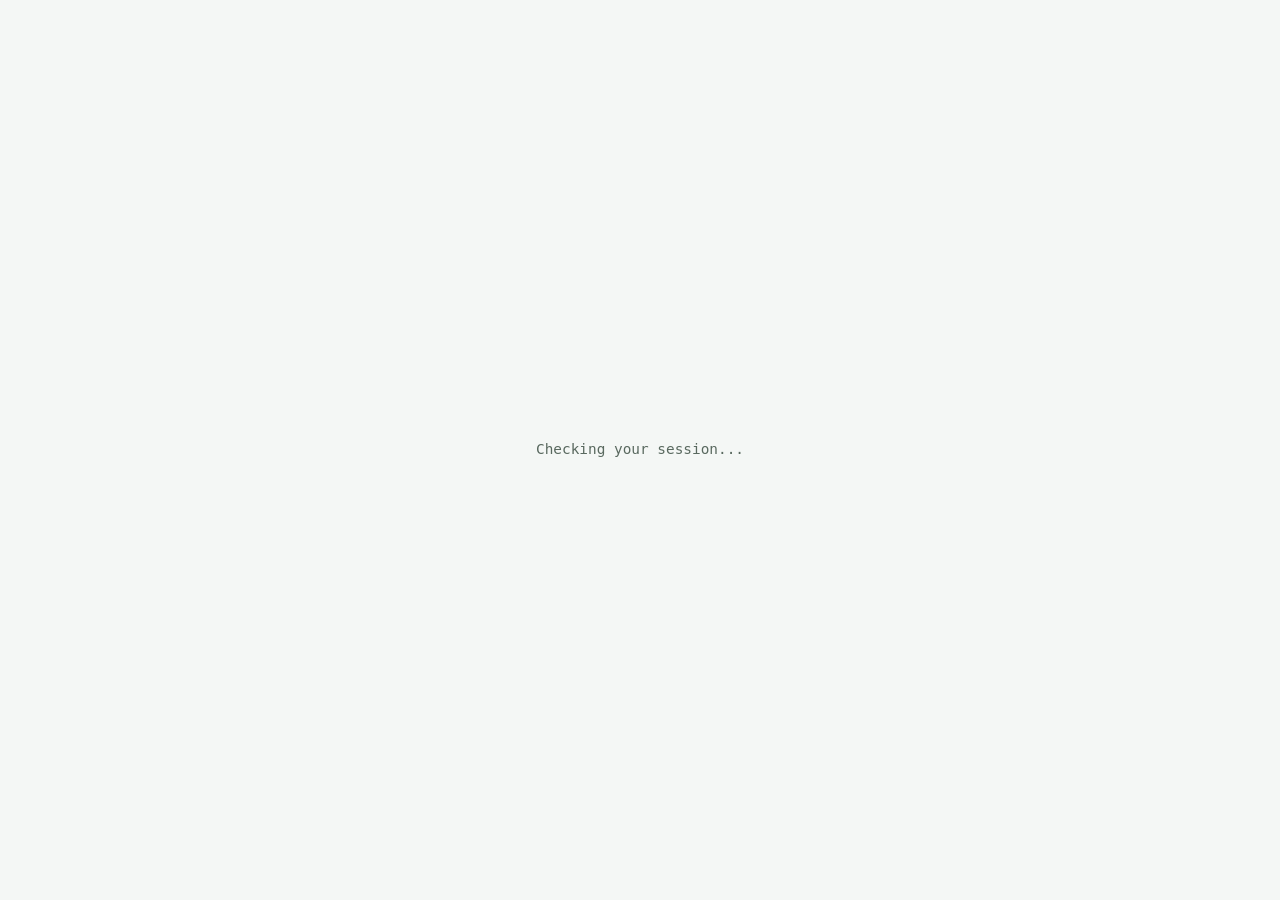
==== commit 1493e50e: "Fixed bugs, OCR, etc." ====
--- a/dashboard.html
+++ b/dashboard.html
@@ -12,7 +12,7 @@
     />
     <link rel="stylesheet" href="styles.css" />
   </head>
-  <body>
+  <body class="auth-pending">
     <div class="app-shell">
       <aside class="sidebar">
         <div class="brand">
@@ -96,6 +96,13 @@
     </div>
 
     <div id="toast" class="toast" aria-live="polite"></div>
+    <script>
+      window.setTimeout(() => {
+        if (document.body.classList.contains('auth-pending')) {
+          window.location.replace('login.html');
+        }
+      }, 10000);
+    </script>
     <script type="module" src="js/pages/dashboard-page.js"></script>
   </body>
 </html>
--- a/styles.css
+++ b/styles.css
@@ -70,6 +70,23 @@
   color: var(--text);
   line-height: 1.5;
   -webkit-font-smoothing: antialiased;
+}
+
+body.auth-pending .app-shell,
+body.auth-pending > .toast,
+body.auth-pending > .modal {
+  visibility: hidden;
+}
+
+body.auth-pending::before {
+  content: 'Checking your session...';
+  position: fixed;
+  inset: 0;
+  display: grid;
+  place-items: center;
+  color: var(--muted);
+  font-family: var(--font-mono);
+  font-size: 0.9rem;
 }
 
 h1,
@@ -304,17 +321,23 @@
 .app-shell {
   display: grid;
   grid-template-columns: 264px minmax(0, 1fr);
-  min-height: 100vh;
+  height: 100vh;
+  overflow: hidden;
   background: var(--bg);
 }
 
 .sidebar {
+  position: fixed;
+  inset: 0 auto 0 0;
+  width: 264px;
+  box-sizing: border-box;
   background: var(--brand-ink);
   color: #eef3f0;
   padding: 24px 18px 20px;
   display: flex;
   flex-direction: column;
   gap: 22px;
+  overflow-y: auto;
 }
 
 .brand {
@@ -468,6 +491,10 @@
 }
 
 .main-panel {
+  grid-column: 2;
+  min-width: 0;
+  height: 100vh;
+  overflow-y: auto;
   padding: clamp(20px, 2.4vw, 32px);
   max-width: 1180px;
 }
@@ -1048,13 +1075,24 @@
 
   .app-shell {
     grid-template-columns: 1fr;
+    height: auto;
+    overflow: visible;
   }
 
   .sidebar {
+    position: static;
+    width: auto;
     flex-direction: row;
     align-items: center;
     padding: 14px 18px;
     gap: 16px;
+    overflow: visible;
+  }
+
+  .main-panel {
+    grid-column: auto;
+    height: auto;
+    overflow: visible;
   }
 
   .sidebar .brand {
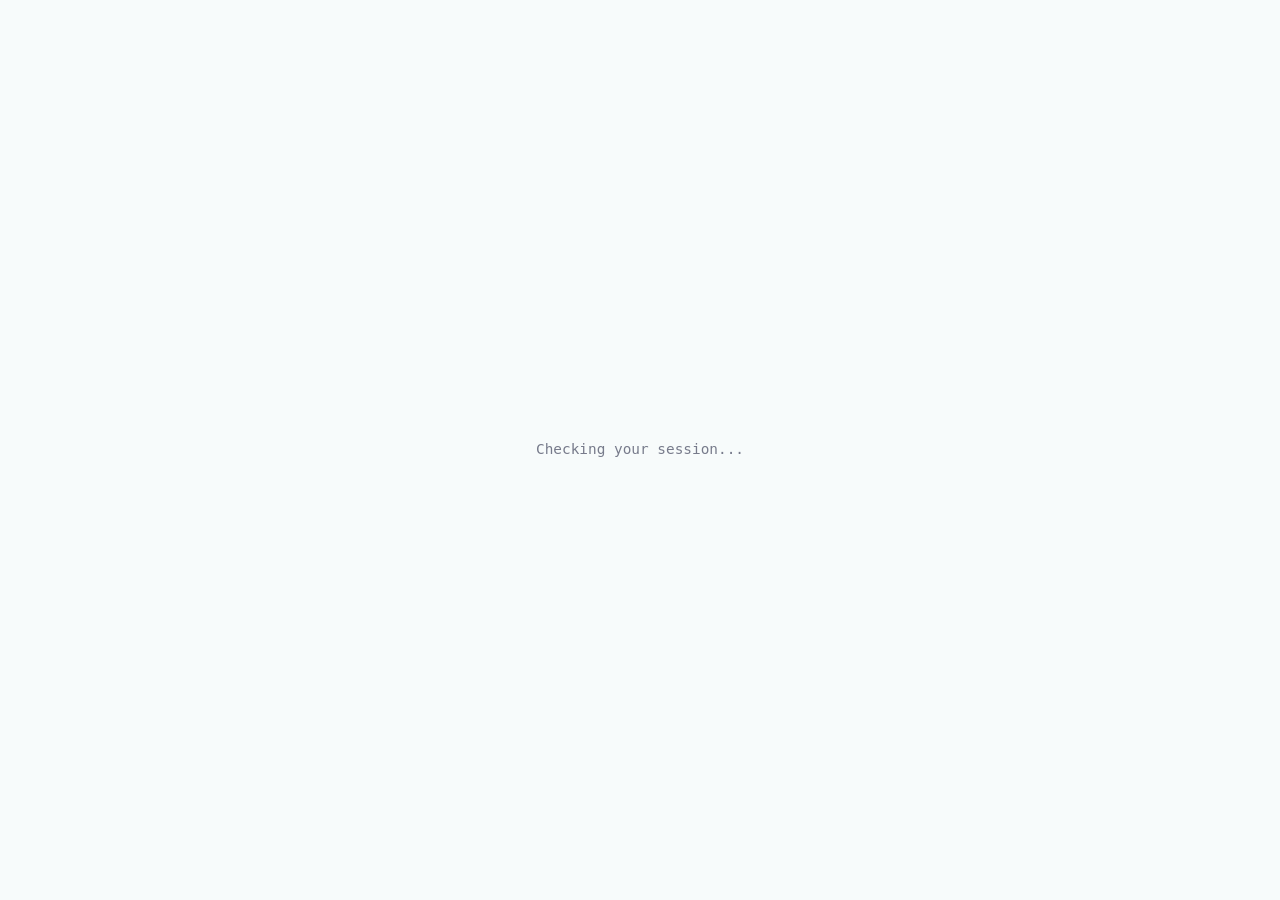
==== commit 1255252a: "Updated Changes" ====
--- a/dashboard.html
+++ b/dashboard.html
@@ -16,7 +16,7 @@
     <div class="app-shell">
       <aside class="sidebar">
         <div class="brand">
-          <div class="brand-icon">✚</div>
+          <div class="brand-icon" aria-label="GuadaHealth logo">GH</div>
           <div>
             <h2><span class="brand-guada">Guada</span><span class="brand-health">Health</span></h2>
             <p>Clinical note workspace</p>
--- a/styles.css
+++ b/styles.css
@@ -2,22 +2,22 @@
   color-scheme: light;
 
   /* Surfaces */
-  --bg: #f4f7f5;
-  --bg-2: #eaf0ec;
+  --bg: #f7fbfb;
+  --bg-2: #edf7f6;
   --panel: #ffffff;
   --panel-alt: #f1f5f2;
   --panel-strong: #ffffff;
 
   /* Ink */
-  --text: #16211c;
-  --muted: #59695f;
-  --muted-2: #8a978d;
-
-  /* Brand — deep clinical teal, used deliberately, not as decoration */
-  --primary: #0f6e63;
-  --primary-strong: #0a4f48;
-  --primary-soft: rgba(15, 110, 99, 0.1);
-  --primary-line: rgba(15, 110, 99, 0.28);
+  --text: #626775;
+  --muted: #777b8b;
+  --muted-2: #9da1ae;
+
+  /* Brand — aqua healthcare palette */
+  --primary: #61c8c5;
+  --primary-strong: #4ca9a8;
+  --primary-soft: rgba(97, 200, 197, 0.16);
+  --primary-line: rgba(97, 200, 197, 0.38);
 
   /* Status */
   --success: #2f7d4f;
@@ -27,9 +27,9 @@
   --danger: #b64332;
   --danger-soft: rgba(182, 67, 50, 0.1);
 
-  --brand-ink: #101b17;
-  --border: rgba(16, 27, 23, 0.12);
-  --border-soft: rgba(16, 27, 23, 0.07);
+  --brand-ink: #242936;
+  --border: rgba(98, 103, 117, 0.16);
+  --border-soft: rgba(98, 103, 117, 0.09);
 
   --shadow-soft: 0 1px 2px rgba(12, 20, 17, 0.05), 0 10px 24px -8px rgba(12, 20, 17, 0.12);
   --shadow-strong: 0 4px 10px rgba(12, 20, 17, 0.08), 0 30px 60px -16px rgba(12, 20, 17, 0.24);
@@ -209,11 +209,11 @@
 }
 
 .hero-panel .eyebrow {
-  color: #8fd4c6;
+  color: #a2e3e0;
 }
 
 .hero-panel .eyebrow::before {
-  background: #8fd4c6;
+  background: var(--primary);
 }
 
 .hero-panel h1 {
@@ -252,8 +252,8 @@
   width: 8px;
   height: 8px;
   border-radius: 50%;
-  background: #4ad39a;
-  box-shadow: 0 0 0 4px rgba(74, 211, 154, 0.18);
+  background: var(--primary);
+  box-shadow: 0 0 0 4px var(--primary-soft);
   flex: none;
 }
 
@@ -280,7 +280,7 @@
   top: 7px;
   width: 12px;
   height: 1px;
-  background: #8fd4c6;
+  background: var(--primary);
 }
 
 .auth-card {
@@ -354,7 +354,9 @@
   color: #ffffff;
   display: grid;
   place-items: center;
-  font-size: 1.15rem;
+  font-family: var(--font-mono);
+  font-size: 0.82rem;
+  letter-spacing: -0.08em;
   font-weight: 700;
   flex: none;
 }
@@ -378,7 +380,7 @@
 }
 
 .sidebar .brand-guada {
-  color: #8fd4c6;
+  color: #a2e3e0;
 }
 
 .sidebar .brand-health {
@@ -451,7 +453,7 @@
   background: rgba(143, 212, 198, 0.1);
   color: #eef3f0;
   border-color: transparent;
-  border-left-color: #4ad39a;
+  border-left-color: var(--primary);
   box-shadow: none;
   font-weight: 600;
 }
@@ -769,9 +771,65 @@
 }
 
 .secondary-btn:hover:not(:disabled) {
-  background: rgba(15, 110, 99, 0.18);
+  background: var(--primary-soft);
   border-color: transparent;
   color: var(--primary-strong);
+}
+
+#scan-button {
+  background: var(--brand-ink);
+  color: #ffffff;
+  border-color: var(--brand-ink);
+}
+
+#scan-button:hover:not(:disabled) {
+  background: #343b4a;
+  border-color: #343b4a;
+}
+
+.transcription-progress {
+  display: grid;
+  gap: 7px;
+  justify-items: center;
+  color: var(--primary-strong);
+  font-family: var(--font-mono);
+  font-size: 0.78rem;
+}
+
+.transcription-progress[hidden] {
+  display: none;
+}
+
+.progress-loader {
+  width: min(100%, 300px);
+  height: 10px;
+  border-radius: 7px;
+  overflow: hidden;
+  background: var(--success-soft);
+}
+
+.progress {
+  width: 100%;
+  height: 10px;
+  border-radius: 7px;
+  background: var(--success);
+  transform: scaleX(0);
+  transform-origin: left center;
+  animation: transcription-loading 2s ease-in-out infinite;
+}
+
+@keyframes transcription-loading {
+  0% {
+    transform: scaleX(0);
+  }
+
+  50% {
+    transform: scaleX(1);
+  }
+
+  100% {
+    transform: scaleX(0);
+  }
 }
 
 .ghost-btn {
@@ -1112,7 +1170,7 @@
 
   .nav-btn.active {
     border-left-color: transparent;
-    border-bottom-color: #4ad39a;
+    border-bottom-color: var(--primary);
   }
 
   .sidebar-card {
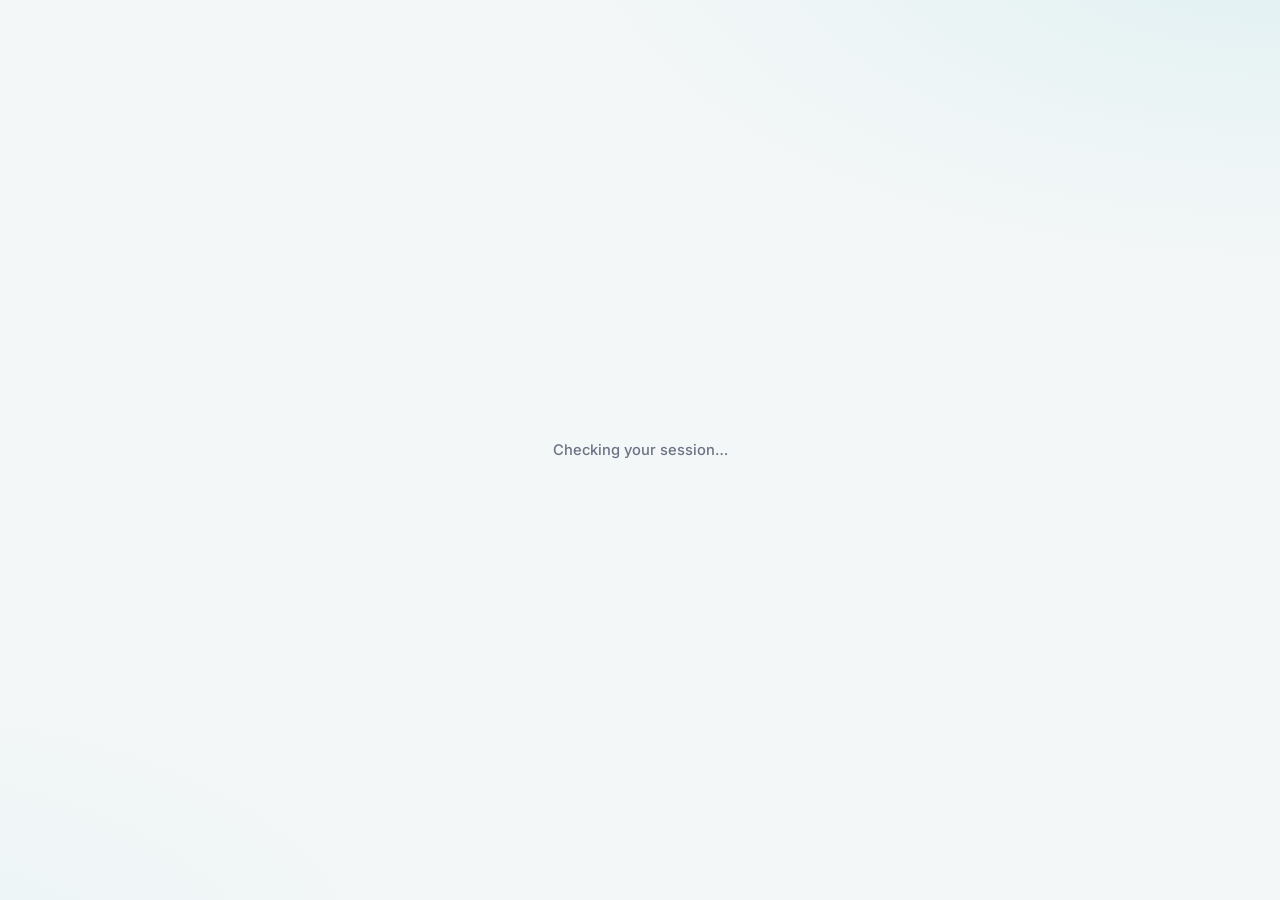
==== commit ef59d4c5: "." ====
--- a/dashboard.html
+++ b/dashboard.html
@@ -7,16 +7,21 @@
     <link rel="preconnect" href="https://fonts.googleapis.com" />
     <link rel="preconnect" href="https://fonts.gstatic.com" crossorigin />
     <link
-      href="https://fonts.googleapis.com/css2?family=Fraunces:opsz,wght@9..144,500;9..144,600&family=IBM+Plex+Mono:wght@400;500;600&family=IBM+Plex+Sans:wght@400;500;600&display=swap"
+      href="https://fonts.googleapis.com/css2?family=Inter:wght@400;500;600;700&family=JetBrains+Mono:wght@400;500&family=Plus+Jakarta+Sans:wght@600;700;800&display=swap"
       rel="stylesheet"
     />
     <link rel="stylesheet" href="styles.css" />
   </head>
   <body class="auth-pending">
+    <script>
+      try {
+        if (sessionStorage.getItem('gh-authed')) document.body.classList.remove('auth-pending');
+      } catch {}
+    </script>
     <div class="app-shell">
       <aside class="sidebar">
         <div class="brand">
-          <div class="brand-icon" aria-label="GuadaHealth logo">GH</div>
+          <img class="brand-icon" src="assets/guadahealth-logo.png" alt="GuadaHealth logo" />
           <div>
             <h2><span class="brand-guada">Guada</span><span class="brand-health">Health</span></h2>
             <p>Clinical note workspace</p>
@@ -24,13 +29,13 @@
         </div>
 
         <nav class="nav-links nav-links-vertical" aria-label="Primary">
-          <a class="nav-btn active" href="dashboard.html" aria-current="page">Dashboard</a>
-          <a class="nav-btn" href="transcript.html">Transcribe</a>
-          <a class="nav-btn" href="records.html">Records</a>
+          <a class="nav-btn active" href="dashboard.html" aria-current="page"><svg class="nav-icon" viewBox="0 0 24 24" fill="none" stroke="currentColor" stroke-width="2" stroke-linecap="round" stroke-linejoin="round" aria-hidden="true"><rect x="3" y="3" width="7" height="9" rx="1.5"/><rect x="14" y="3" width="7" height="5" rx="1.5"/><rect x="14" y="12" width="7" height="9" rx="1.5"/><rect x="3" y="16" width="7" height="5" rx="1.5"/></svg>Dashboard</a>
+          <a class="nav-btn" href="transcript.html"><svg class="nav-icon" viewBox="0 0 24 24" fill="none" stroke="currentColor" stroke-width="2" stroke-linecap="round" stroke-linejoin="round" aria-hidden="true"><path d="M14 3H7a2 2 0 0 0-2 2v14a2 2 0 0 0 2 2h10a2 2 0 0 0 2-2V8z"/><path d="M14 3v5h5M9 13h6M9 17h4"/></svg>Transcribe</a>
+          <a class="nav-btn" href="records.html"><svg class="nav-icon" viewBox="0 0 24 24" fill="none" stroke="currentColor" stroke-width="2" stroke-linecap="round" stroke-linejoin="round" aria-hidden="true"><rect x="3" y="4" width="18" height="5" rx="1.5"/><path d="M5 9v9a2 2 0 0 0 2 2h10a2 2 0 0 0 2-2V9M10 13h4"/></svg>Records</a>
         </nav>
 
         <div class="sidebar-card">
-          <button id="logout-btn" class="ghost-btn" type="button">Sign out</button>
+          <button id="logout-btn" class="ghost-btn" type="button"><svg class="nav-icon" viewBox="0 0 24 24" fill="none" stroke="currentColor" stroke-width="2" stroke-linecap="round" stroke-linejoin="round" aria-hidden="true"><path d="M9 21H5a2 2 0 0 1-2-2V5a2 2 0 0 1 2-2h4M16 17l5-5-5-5M21 12H9"/></svg>Sign out</button>
         </div>
       </aside>
 
@@ -50,7 +55,7 @@
               <p class="eyebrow">Today’s workflow</p>
               <h2 id="welcome-title">Welcome to the transcription workspace</h2>
               <p id="welcome-copy">
-                Sign in to upload doctor notes, review plain-text transcriptions, and save them into the institutional archive.
+                Sign in to upload doctor notes, generate plain-text transcriptions, and save them into the institutional archive.
               </p>
             </div>
             <div class="hero-metrics">
@@ -59,12 +64,12 @@
                 <small>notes stored</small>
               </div>
               <div class="metric-card">
-                <span id="stat-pending">0</span>
-                <small>pending review</small>
+                <span id="stat-week">0</span>
+                <small>saved this week</small>
               </div>
               <div class="metric-card">
-                <span id="stat-reviewed">0</span>
-                <small>reviewed</small>
+                <span id="stat-today">0</span>
+                <small>saved today</small>
               </div>
             </div>
           </section>
@@ -81,13 +86,13 @@
             <div class="card">
               <div class="card-header">
                 <h3>Workflow snapshot</h3>
-                <p>Each note moves through upload, transcription, review, and archive.</p>
+                <p>Each note moves through upload, transcription, saving, and later edits.</p>
               </div>
               <ol class="timeline">
                 <li>Upload a doctor note or scan.</li>
                 <li>Generate a plain-language transcription.</li>
                 <li>Save the note into the records database.</li>
-                <li>Review and update the note text later.</li>
+                <li>Open a saved note to correct or update its text.</li>
               </ol>
             </div>
           </div>
--- a/styles.css
+++ b/styles.css
@@ -2,45 +2,53 @@
   color-scheme: light;
 
   /* Surfaces */
-  --bg: #f7fbfb;
-  --bg-2: #edf7f6;
+  --bg: #f4f7f8;
+  --bg-2: #eaf4f3;
   --panel: #ffffff;
-  --panel-alt: #f1f5f2;
+  --panel-alt: #f6f9f9;
   --panel-strong: #ffffff;
 
   /* Ink */
-  --text: #626775;
-  --muted: #777b8b;
-  --muted-2: #9da1ae;
+  --text: #1c2430;
+  --text-2: #3d4757;
+  --muted: #6b7484;
+  --muted-2: #a0a7b4;
 
   /* Brand — aqua healthcare palette */
-  --primary: #61c8c5;
-  --primary-strong: #4ca9a8;
-  --primary-soft: rgba(97, 200, 197, 0.16);
-  --primary-line: rgba(97, 200, 197, 0.38);
+  --primary: #14a39a;
+  --primary-strong: #0e857e;
+  --primary-bright: #61c8c5;
+  --primary-soft: rgba(20, 163, 154, 0.1);
+  --primary-line: rgba(20, 163, 154, 0.32);
+  --gradient-brand: linear-gradient(135deg, #1fb5aa 0%, #0e857e 100%);
 
   /* Status */
-  --success: #2f7d4f;
-  --success-soft: rgba(47, 125, 79, 0.12);
-  --warning: #a86a1a;
-  --warning-soft: rgba(168, 106, 26, 0.12);
-  --danger: #b64332;
-  --danger-soft: rgba(182, 67, 50, 0.1);
-
-  --brand-ink: #242936;
-  --border: rgba(98, 103, 117, 0.16);
-  --border-soft: rgba(98, 103, 117, 0.09);
-
-  --shadow-soft: 0 1px 2px rgba(12, 20, 17, 0.05), 0 10px 24px -8px rgba(12, 20, 17, 0.12);
-  --shadow-strong: 0 4px 10px rgba(12, 20, 17, 0.08), 0 30px 60px -16px rgba(12, 20, 17, 0.24);
-
-  --font-display: "Fraunces", "Iowan Old Style", Georgia, serif;
-  --font-body: "IBM Plex Sans", "Segoe UI", Arial, sans-serif;
-  --font-mono: "IBM Plex Mono", "SFMono-Regular", Consolas, monospace;
+  --success: #15803d;
+  --success-soft: rgba(21, 128, 61, 0.1);
+  --warning: #b45309;
+  --warning-soft: rgba(180, 83, 9, 0.1);
+  --danger: #b91c1c;
+  --danger-soft: rgba(185, 28, 28, 0.08);
+
+  --brand-ink: #0f1a24;
+  --border: rgba(28, 36, 48, 0.12);
+  --border-soft: rgba(28, 36, 48, 0.07);
+
+  --shadow-xs: 0 1px 2px rgba(15, 26, 36, 0.05);
+  --shadow-soft: 0 1px 2px rgba(15, 26, 36, 0.04), 0 4px 16px -4px rgba(15, 26, 36, 0.08);
+  --shadow-hover: 0 2px 4px rgba(15, 26, 36, 0.05), 0 12px 28px -8px rgba(15, 26, 36, 0.14);
+  --shadow-strong: 0 8px 20px rgba(15, 26, 36, 0.08), 0 32px 64px -16px rgba(15, 26, 36, 0.22);
+  --shadow-primary: 0 1px 2px rgba(14, 133, 126, 0.2), 0 6px 16px -4px rgba(14, 133, 126, 0.4);
+
+  --font-display: "Plus Jakarta Sans", "Inter", "Segoe UI", sans-serif;
+  --font-body: "Inter", "Segoe UI", system-ui, -apple-system, sans-serif;
+  --font-mono: "JetBrains Mono", "SFMono-Regular", Consolas, monospace;
 
   --radius-sm: 10px;
   --radius-md: 14px;
   --radius-lg: 20px;
+
+  --ease: cubic-bezier(0.2, 0.7, 0.2, 1);
 }
 
 * {
@@ -66,10 +74,16 @@
 body {
   margin: 0;
   font-family: var(--font-body);
-  background: var(--bg);
+  font-size: 15px;
+  background:
+    radial-gradient(1200px 600px at 100% -10%, rgba(97, 200, 197, 0.14), transparent 60%),
+    radial-gradient(900px 500px at -10% 110%, rgba(97, 200, 197, 0.08), transparent 60%),
+    var(--bg);
+  background-attachment: fixed;
   color: var(--text);
-  line-height: 1.5;
+  line-height: 1.55;
   -webkit-font-smoothing: antialiased;
+  -moz-osx-font-smoothing: grayscale;
 }
 
 body.auth-pending .app-shell,
@@ -79,14 +93,21 @@
 }
 
 body.auth-pending::before {
-  content: 'Checking your session...';
+  content: "Checking your session…";
   position: fixed;
   inset: 0;
   display: grid;
   place-items: center;
   color: var(--muted);
-  font-family: var(--font-mono);
-  font-size: 0.9rem;
+  font-size: 0.92rem;
+  font-weight: 500;
+  animation: pulse-text 1.4s ease-in-out infinite;
+}
+
+@keyframes pulse-text {
+  50% {
+    opacity: 0.45;
+  }
 }
 
 h1,
@@ -97,9 +118,12 @@
 }
 
 h1,
-h2 {
+h2,
+h3 {
   font-family: var(--font-display);
-  font-weight: 600;
+  font-weight: 700;
+  color: var(--text);
+  letter-spacing: -0.02em;
 }
 
 a {
@@ -107,8 +131,8 @@
 }
 
 ::selection {
-  background: var(--primary-soft);
-  color: var(--primary-strong);
+  background: rgba(97, 200, 197, 0.3);
+  color: var(--brand-ink);
 }
 
 :focus-visible {
@@ -126,11 +150,12 @@
 
 button {
   cursor: pointer;
-  transition: background-color 0.15s ease, border-color 0.15s ease, color 0.15s ease;
-}
-
-button:hover:not(:disabled) {
-  filter: none;
+  transition: background-color 0.18s var(--ease), border-color 0.18s var(--ease), color 0.18s var(--ease),
+    box-shadow 0.18s var(--ease), transform 0.18s var(--ease);
+}
+
+button:active:not(:disabled) {
+  transform: translateY(1px);
 }
 
 .hidden {
@@ -141,21 +166,48 @@
   display: inline-flex;
   align-items: center;
   gap: 8px;
-  font-family: var(--font-mono);
-  font-size: 0.78rem;
-  font-weight: 500;
-  letter-spacing: 0.01em;
+  font-size: 0.75rem;
+  font-weight: 600;
+  letter-spacing: 0.08em;
+  text-transform: uppercase;
   color: var(--primary-strong);
   margin: 0 0 10px;
 }
 
-.eyebrow::before {
-  content: "";
-  width: 3px;
-  height: 14px;
-  border-radius: 2px;
-  background: var(--primary);
-  flex: none;
+/* ============ Page transitions ============ */
+
+/* Smooth cross-page navigation (Chromium/Safari); other browsers just load normally. */
+@media (prefers-reduced-motion: no-preference) {
+  @view-transition {
+    navigation: auto;
+  }
+}
+
+::view-transition-group(root) {
+  animation-duration: 0.28s;
+  animation-timing-function: var(--ease);
+}
+
+/* Sidebar stays put; only the highlighted nav item glides to its new spot. */
+.sidebar {
+  view-transition-name: sidebar;
+}
+
+::view-transition-old(sidebar) {
+  display: none;
+}
+
+::view-transition-new(sidebar) {
+  animation: none;
+}
+
+.nav-btn.active {
+  view-transition-name: nav-active;
+}
+
+::view-transition-group(nav-active) {
+  animation-duration: 0.38s;
+  animation-timing-function: cubic-bezier(0.3, 1.3, 0.5, 1);
 }
 
 /* ============ Auth / landing ============ */
@@ -165,143 +217,185 @@
   display: grid;
   place-items: center;
   padding: 28px;
-  background: var(--bg);
 }
 
 .landing-layout {
-  width: min(1180px, 100%);
+  width: min(1120px, 100%);
   display: grid;
-  grid-template-columns: 1.15fr 0.95fr;
-  gap: 0;
+  grid-template-columns: 1.1fr 1fr;
   align-items: stretch;
-  margin-bottom: 0;
-  border-radius: var(--radius-lg);
+  border-radius: 28px;
   overflow: hidden;
+  background: var(--panel);
   box-shadow: var(--shadow-strong);
   border: 1px solid var(--border-soft);
+  animation: rise-in 0.5s var(--ease) both;
+}
+
+@keyframes rise-in {
+  from {
+    opacity: 0;
+    transform: translateY(12px);
+  }
+  to {
+    opacity: 1;
+    transform: none;
+  }
 }
 
 .hero-panel {
   position: relative;
-  padding: clamp(32px, 5vw, 60px);
-  background: var(--brand-ink);
-  color: #eef3f0;
+  margin: 10px;
+  padding: clamp(32px, 5vw, 56px);
+  border-radius: 20px;
+  background:
+    radial-gradient(600px 400px at 110% -10%, rgba(97, 200, 197, 0.55), transparent 60%),
+    radial-gradient(500px 360px at -20% 120%, rgba(20, 163, 154, 0.45), transparent 60%),
+    linear-gradient(160deg, #0f2a33 0%, #0b1a22 100%);
+  color: #eef6f5;
   display: flex;
   flex-direction: column;
   justify-content: center;
   overflow: hidden;
 }
 
+/* ECG trace across the hero */
 .hero-panel::before {
   content: "";
   position: absolute;
   inset: 0;
-  background-image: url("data:image/svg+xml,%3Csvg xmlns='http://www.w3.org/2000/svg' viewBox='0 0 600 180' preserveAspectRatio='none'%3E%3Cpath d='M0 140 L110 140 L130 60 L150 160 L170 20 L190 140 L230 140 L250 100 L270 140 L600 140' fill='none' stroke='%230f6e63' stroke-width='2' opacity='0.5'/%3E%3C/svg%3E");
+  background-image: url("data:image/svg+xml,%3Csvg xmlns='http://www.w3.org/2000/svg' viewBox='0 0 600 180' preserveAspectRatio='none'%3E%3Cpath d='M0 140 L110 140 L130 60 L150 160 L170 20 L190 140 L230 140 L250 100 L270 140 L600 140' fill='none' stroke='%2361c8c5' stroke-width='1.5' opacity='0.16'/%3E%3C/svg%3E");
   background-repeat: no-repeat;
-  background-position: left 55%;
+  background-position: left 88%;
   background-size: 130% auto;
-  opacity: 0.55;
+  pointer-events: none;
+}
+
+/* Subtle grid texture */
+.hero-panel::after {
+  content: "";
+  position: absolute;
+  inset: 0;
+  background-image:
+    linear-gradient(rgba(255, 255, 255, 0.04) 1px, transparent 1px),
+    linear-gradient(90deg, rgba(255, 255, 255, 0.04) 1px, transparent 1px);
+  background-size: 32px 32px;
+  mask-image: radial-gradient(ellipse at 30% 40%, #000 20%, transparent 75%);
+  -webkit-mask-image: radial-gradient(ellipse at 30% 40%, #000 20%, transparent 75%);
   pointer-events: none;
 }
 
 .hero-panel > * {
   position: relative;
+  z-index: 1;
 }
 
 .hero-panel .eyebrow {
-  color: #a2e3e0;
-}
-
-.hero-panel .eyebrow::before {
-  background: var(--primary);
+  color: #8fe0dc;
 }
 
 .hero-panel h1 {
   margin: 0 0 18px;
-  font-size: clamp(2.3rem, 3.4vw, 3.1rem);
-  line-height: 1.08;
-  letter-spacing: -0.01em;
-  max-width: 15ch;
-  font-weight: 500;
-  color: #f7faf8;
+  font-size: clamp(2.3rem, 3.6vw, 3.25rem);
+  line-height: 1.05;
+  letter-spacing: -0.035em;
+  max-width: 14ch;
+  font-weight: 800;
+  color: #ffffff;
 }
 
 .hero-copy {
-  max-width: 46ch;
-  color: rgba(238, 243, 240, 0.72);
+  max-width: 44ch;
+  color: rgba(238, 246, 245, 0.72);
   font-size: 1.02rem;
   line-height: 1.65;
-  margin-bottom: 26px;
+  margin-bottom: 28px;
 }
 
 .portal-status {
   display: inline-flex;
   align-items: center;
   gap: 10px;
-  padding: 9px 14px;
-  background: rgba(238, 243, 240, 0.07);
-  border: 1px solid rgba(238, 243, 240, 0.14);
+  padding: 8px 14px 8px 12px;
+  background: rgba(255, 255, 255, 0.08);
+  border: 1px solid rgba(255, 255, 255, 0.14);
   border-radius: 999px;
-  color: #eef3f0;
-  font-size: 0.88rem;
+  color: #eef6f5;
+  font-size: 0.86rem;
   font-weight: 500;
   width: fit-content;
+  backdrop-filter: blur(8px);
+  -webkit-backdrop-filter: blur(8px);
 }
 
 .status-dot {
   width: 8px;
   height: 8px;
   border-radius: 50%;
-  background: var(--primary);
-  box-shadow: 0 0 0 4px var(--primary-soft);
+  background: #4ade80;
+  box-shadow: 0 0 0 0 rgba(74, 222, 128, 0.6);
   flex: none;
+  animation: ping 2s ease-out infinite;
+}
+
+@keyframes ping {
+  0% {
+    box-shadow: 0 0 0 0 rgba(74, 222, 128, 0.55);
+  }
+  80%,
+  100% {
+    box-shadow: 0 0 0 8px rgba(74, 222, 128, 0);
+  }
 }
 
 .portal-list {
   list-style: none;
   padding: 0;
-  margin: 30px 0 0;
+  margin: 32px 0 0;
   display: grid;
-  gap: 13px;
+  gap: 12px;
   max-width: 420px;
 }
 
 .portal-list li {
   position: relative;
-  padding-left: 26px;
-  color: rgba(238, 243, 240, 0.78);
-  font-size: 0.96rem;
+  padding-left: 32px;
+  color: rgba(238, 246, 245, 0.85);
+  font-size: 0.95rem;
 }
 
 .portal-list li::before {
   content: "";
   position: absolute;
   left: 0;
-  top: 7px;
-  width: 12px;
-  height: 1px;
-  background: var(--primary);
+  top: 1px;
+  width: 20px;
+  height: 20px;
+  border-radius: 50%;
+  background: rgba(97, 200, 197, 0.2)
+    url("data:image/svg+xml,%3Csvg xmlns='http://www.w3.org/2000/svg' viewBox='0 0 24 24' fill='none' stroke='%238fe0dc' stroke-width='3' stroke-linecap='round' stroke-linejoin='round'%3E%3Cpath d='M20 6 9 17l-5-5'/%3E%3C/svg%3E")
+    center / 12px no-repeat;
 }
 
 .auth-card {
   width: 100%;
   background: var(--panel);
-  padding: clamp(32px, 4vw, 52px);
+  padding: clamp(32px, 4.5vw, 60px);
   display: flex;
   flex-direction: column;
   justify-content: center;
 }
 
 .auth-card .brand {
-  margin-bottom: 30px;
+  margin-bottom: 36px;
 }
 
 .signin-title {
   margin-bottom: 10px;
-  font-size: clamp(1.5rem, 2.2vw, 1.8rem);
-  line-height: 1.25;
-  letter-spacing: -0.01em;
-  font-weight: 500;
+  font-size: clamp(1.5rem, 2.2vw, 1.85rem);
+  line-height: 1.2;
+  letter-spacing: -0.025em;
+  font-weight: 700;
   max-width: 22ch;
 }
 
@@ -312,32 +406,41 @@
 }
 
 .auth-copy {
-  margin-bottom: 26px;
+  margin-bottom: 28px;
   max-width: 40ch;
+}
+
+.auth-card button[type="submit"] {
+  margin-top: 6px;
+  padding: 13px 18px;
 }
 
 /* ============ App shell ============ */
 
 .app-shell {
   display: grid;
-  grid-template-columns: 264px minmax(0, 1fr);
+  grid-template-columns: 260px minmax(0, 1fr);
   height: 100vh;
   overflow: hidden;
-  background: var(--bg);
 }
 
 .sidebar {
   position: fixed;
-  inset: 0 auto 0 0;
-  width: 264px;
-  box-sizing: border-box;
-  background: var(--brand-ink);
-  color: #eef3f0;
-  padding: 24px 18px 20px;
+  inset: 12px auto 12px 12px;
+  width: 236px;
+  background: rgba(255, 255, 255, 0.78);
+  backdrop-filter: blur(16px) saturate(1.4);
+  -webkit-backdrop-filter: blur(16px) saturate(1.4);
+  border: 1px solid var(--border-soft);
+  border-radius: var(--radius-lg);
+  box-shadow: var(--shadow-soft);
+  color: var(--text);
+  padding: 20px 14px 14px;
   display: flex;
   flex-direction: column;
-  gap: 22px;
+  gap: 26px;
   overflow-y: auto;
+  z-index: 10;
 }
 
 .brand {
@@ -346,29 +449,29 @@
   gap: 12px;
 }
 
+.sidebar .brand {
+  padding: 0 6px;
+}
+
 .brand-icon {
   width: 40px;
   height: 40px;
-  border-radius: var(--radius-sm);
-  background: var(--primary);
-  color: #ffffff;
-  display: grid;
-  place-items: center;
-  font-family: var(--font-mono);
-  font-size: 0.82rem;
-  letter-spacing: -0.08em;
-  font-weight: 700;
+  border-radius: 12px;
+  background: var(--panel);
+  box-shadow: var(--shadow-xs), inset 0 0 0 1px var(--border-soft);
+  padding: 4px;
   flex: none;
+  object-fit: contain;
 }
 
 .brand h2 {
   display: flex;
-  gap: 2px;
+  gap: 1px;
   margin: 0;
-  font-size: 1.15rem;
-  font-family: var(--font-display);
-  font-weight: 600;
-  letter-spacing: -0.01em;
+  font-size: 1.12rem;
+  font-weight: 800;
+  letter-spacing: -0.025em;
+  line-height: 1.2;
 }
 
 .brand-guada {
@@ -377,14 +480,6 @@
 
 .brand-health {
   color: var(--brand-ink);
-}
-
-.sidebar .brand-guada {
-  color: #a2e3e0;
-}
-
-.sidebar .brand-health {
-  color: #f0f7fb;
 }
 
 .brand h2,
@@ -394,12 +489,8 @@
 
 .brand p {
   color: var(--muted);
-  font-size: 0.86rem;
+  font-size: 0.8rem;
   margin-top: 1px;
-}
-
-.sidebar .brand p {
-  color: rgba(238, 243, 240, 0.55);
 }
 
 .nav-links {
@@ -410,6 +501,16 @@
 .nav-links-vertical {
   flex-direction: column;
   flex: 1;
+}
+
+.nav-links-vertical::before {
+  content: "Menu";
+  padding: 0 12px 8px;
+  font-size: 0.7rem;
+  font-weight: 600;
+  letter-spacing: 0.08em;
+  text-transform: uppercase;
+  color: var(--muted-2);
 }
 
 .nav-links-top {
@@ -430,6 +531,7 @@
   display: inline-flex;
   align-items: center;
   justify-content: center;
+  gap: 8px;
   box-shadow: none;
 }
 
@@ -437,25 +539,51 @@
   width: 100%;
   min-width: 0;
   justify-content: flex-start;
-  color: rgba(238, 243, 240, 0.68);
-  font-weight: 500;
-  border-radius: var(--radius-sm);
-  border-left: 2px solid transparent;
-  padding-left: 12px;
+  gap: 11px;
+  padding: 10px 12px;
+  color: var(--text-2);
+  font-size: 0.93rem;
+  transition: background-color 0.18s var(--ease), color 0.18s var(--ease), transform 0.12s var(--ease);
+}
+
+.nav-icon {
+  width: 18px;
+  height: 18px;
+  flex: none;
+  color: var(--muted);
+  transition: color 0.18s var(--ease);
 }
 
 .nav-btn:hover:not(.active) {
-  background: rgba(238, 243, 240, 0.06);
-  color: #eef3f0;
+  background: rgba(28, 36, 48, 0.045);
+  color: var(--text);
+}
+
+.nav-btn:hover .nav-icon {
+  color: var(--text);
 }
 
 .nav-btn.active {
-  background: rgba(143, 212, 198, 0.1);
-  color: #eef3f0;
-  border-color: transparent;
-  border-left-color: var(--primary);
-  box-shadow: none;
+  background: var(--primary-soft);
+  color: var(--primary-strong);
   font-weight: 600;
+}
+
+.nav-btn.active .nav-icon {
+  color: var(--primary);
+}
+
+.nav-btn:active {
+  transform: scale(0.97);
+}
+
+.nav-btn:hover .nav-icon,
+.nav-btn:focus-visible .nav-icon {
+  transform: translateX(1px) scale(1.08);
+}
+
+.nav-icon {
+  transition: color 0.18s var(--ease), transform 0.2s var(--ease);
 }
 
 .sidebar-card,
@@ -468,28 +596,33 @@
 }
 
 .sidebar-card {
-  padding: 14px 14px;
+  padding: 6px;
   margin-top: auto;
-  background: rgba(238, 243, 240, 0.05);
-  border-color: rgba(238, 243, 240, 0.1);
+  background: var(--panel-alt);
   box-shadow: none;
+  border-radius: var(--radius-md);
 }
 
 .sidebar-card p {
-  color: rgba(238, 243, 240, 0.6);
+  color: var(--muted);
   margin: 4px 0 10px;
   font-size: 0.86rem;
 }
 
 .sidebar .ghost-btn {
   width: 100%;
+  justify-content: flex-start;
   background: transparent;
-  color: rgba(238, 243, 240, 0.85);
-  border-color: rgba(238, 243, 240, 0.18);
+  border-color: transparent;
+  color: var(--text-2);
+  box-shadow: none;
+  padding: 9px 10px;
 }
 
 .sidebar .ghost-btn:hover:not(:disabled) {
-  background: rgba(238, 243, 240, 0.08);
+  background: var(--danger-soft);
+  border-color: transparent;
+  color: var(--danger);
 }
 
 .main-panel {
@@ -497,8 +630,11 @@
   min-width: 0;
   height: 100vh;
   overflow-y: auto;
-  padding: clamp(20px, 2.4vw, 32px);
-  max-width: 1180px;
+  padding: clamp(20px, 2.6vw, 36px) clamp(20px, 3vw, 44px);
+}
+
+.main-panel > * {
+  max-width: 1120px;
 }
 
 .topbar {
@@ -509,18 +645,23 @@
   margin-bottom: 24px;
 }
 
+.topbar .eyebrow {
+  margin: 0;
+  color: var(--muted);
+}
+
 .status-pill {
   display: inline-flex;
   align-items: center;
   gap: 8px;
-  padding: 8px 13px;
+  padding: 7px 14px 7px 12px;
   border-radius: 999px;
-  background: var(--panel-alt);
-  color: var(--text);
-  font-size: 0.86rem;
-  font-family: var(--font-mono);
+  background: var(--panel);
+  color: var(--text-2);
+  font-size: 0.84rem;
   font-weight: 500;
   border: 1px solid var(--border-soft);
+  box-shadow: var(--shadow-xs);
 }
 
 .status-pill::before {
@@ -528,13 +669,15 @@
   width: 7px;
   height: 7px;
   border-radius: 50%;
-  background: var(--success);
+  background: #22c55e;
+  box-shadow: 0 0 0 3px rgba(34, 197, 94, 0.18);
   flex: none;
 }
 
 .content {
   display: grid;
-  gap: 18px;
+  gap: 20px;
+  animation: rise-in 0.4s var(--ease) both;
 }
 
 .view {
@@ -546,20 +689,24 @@
 }
 
 .hero-card {
-  padding: 26px 28px;
+  position: relative;
+  padding: 30px 32px;
   display: flex;
   justify-content: space-between;
   align-items: center;
-  gap: 24px;
-  margin-bottom: 18px;
+  gap: 28px;
   flex-wrap: wrap;
+  overflow: hidden;
+  background:
+    radial-gradient(500px 260px at 100% 0%, rgba(97, 200, 197, 0.16), transparent 70%),
+    var(--panel);
 }
 
 .hero-card h2 {
-  font-size: clamp(1.4rem, 1.8vw, 1.75rem);
-  line-height: 1.25;
-  letter-spacing: -0.01em;
-  font-weight: 500;
+  font-size: clamp(1.5rem, 2vw, 1.9rem);
+  line-height: 1.2;
+  letter-spacing: -0.03em;
+  font-weight: 800;
 }
 
 .hero-card p {
@@ -568,109 +715,175 @@
   max-width: 56ch;
 }
 
+.hero-card p.eyebrow {
+  color: var(--primary-strong);
+  margin: 0 0 10px;
+}
+
 .hero-metrics {
   display: grid;
-  grid-template-columns: repeat(3, minmax(96px, 1fr));
-  gap: 0;
+  grid-template-columns: repeat(3, minmax(110px, 1fr));
+  gap: 10px;
+}
+
+.metric-card {
+  position: relative;
+  background: var(--panel);
   border: 1px solid var(--border-soft);
   border-radius: var(--radius-md);
-  overflow: hidden;
-}
-
-.metric-card {
-  background: var(--panel-alt);
-  border-right: 1px solid var(--border-soft);
-  padding: 14px 16px;
+  box-shadow: var(--shadow-xs);
+  padding: 16px 18px 14px;
   display: flex;
   flex-direction: column;
   gap: 2px;
-}
-
-.metric-card:last-child {
-  border-right: none;
+  overflow: hidden;
+}
+
+.metric-card::before {
+  content: "";
+  position: absolute;
+  inset: 0 0 auto 0;
+  height: 3px;
+  background: var(--gradient-brand);
+}
+
+.metric-card:nth-child(2)::before {
+  background: linear-gradient(90deg, #38bdf8, #0284c7);
+}
+
+.metric-card:nth-child(3)::before {
+  background: linear-gradient(90deg, #a78bfa, #7c3aed);
 }
 
 .metric-card span {
-  font-family: var(--font-mono);
-  font-size: 1.5rem;
-  font-weight: 600;
-  letter-spacing: -0.01em;
-  color: var(--primary-strong);
+  font-family: var(--font-display);
+  font-size: 1.9rem;
+  font-weight: 800;
+  letter-spacing: -0.03em;
+  line-height: 1.1;
+  color: var(--text);
   font-variant-numeric: tabular-nums;
 }
 
 .metric-card small {
   color: var(--muted);
   font-weight: 500;
-  font-size: 0.78rem;
+  font-size: 0.8rem;
 }
 
 .grid-2 {
   display: grid;
   grid-template-columns: repeat(2, minmax(0, 1fr));
-  gap: 18px;
+  gap: 20px;
 }
 
 .card {
-  padding: 22px 24px;
+  padding: 26px 28px;
+  transition: box-shadow 0.25s var(--ease);
+}
+
+.grid-2 .card {
+  animation: rise-in 0.45s var(--ease) both;
+}
+
+.grid-2 .card:nth-child(2) {
+  animation-delay: 0.08s;
+}
+
+.metric-card {
+  animation: rise-in 0.45s var(--ease) both;
+}
+
+.metric-card:nth-child(1) {
+  animation-delay: 0.1s;
+}
+
+.metric-card:nth-child(2) {
+  animation-delay: 0.16s;
+}
+
+.metric-card:nth-child(3) {
+  animation-delay: 0.22s;
+}
+
+.grid-2 .card:hover {
+  box-shadow: var(--shadow-hover);
 }
 
 .card-header {
-  margin-bottom: 16px;
-}
-
-.card-header h2,
+  margin-bottom: 20px;
+}
+
+.card-header h2 {
+  font-size: 1.3rem;
+  font-weight: 700;
+}
+
 .card-header h3 {
-  font-family: var(--font-body);
-  font-weight: 600;
   font-size: 1.05rem;
-  color: var(--text);
+  font-weight: 700;
 }
 
 .card-header p {
   color: var(--muted);
   margin-top: 6px;
   line-height: 1.55;
-  font-size: 0.94rem;
+  font-size: 0.93rem;
 }
 
 .stacked-form {
   display: flex;
   flex-direction: column;
-  gap: 14px;
+  gap: 16px;
 }
 
 .form-row {
   display: grid;
   grid-template-columns: repeat(2, minmax(0, 1fr));
-  gap: 12px;
+  gap: 14px;
 }
 
 .file-preview {
-  min-height: 220px;
-  border: 1px dashed var(--border);
+  min-height: 240px;
+  border: 1.5px dashed var(--primary-line);
   border-radius: var(--radius-md);
-  background: var(--panel-alt);
-  padding: 14px;
+  background:
+    radial-gradient(circle at 50% 40%, rgba(97, 200, 197, 0.08), transparent 70%),
+    var(--panel-alt);
+  padding: 16px;
   overflow: hidden;
   display: grid;
   place-items: center;
+  transition: border-color 0.2s var(--ease), background-color 0.2s var(--ease);
 }
 
 .file-preview-placeholder {
+  display: grid;
+  justify-items: center;
+  gap: 12px;
   color: var(--muted);
   font-weight: 500;
   text-align: center;
   font-size: 0.92rem;
 }
 
+.file-preview-placeholder::before {
+  content: "";
+  width: 48px;
+  height: 48px;
+  border-radius: 14px;
+  background: var(--panel)
+    url("data:image/svg+xml,%3Csvg xmlns='http://www.w3.org/2000/svg' viewBox='0 0 24 24' fill='none' stroke='%2314a39a' stroke-width='1.8' stroke-linecap='round' stroke-linejoin='round'%3E%3Crect x='3' y='3' width='18' height='18' rx='3'/%3E%3Ccircle cx='9' cy='9' r='2'/%3E%3Cpath d='m21 15-3.1-3.1a2 2 0 0 0-2.8 0L6 21'/%3E%3C/svg%3E")
+    center / 24px no-repeat;
+  box-shadow: var(--shadow-soft);
+}
+
 .file-preview img {
   width: 100%;
   height: 100%;
-  max-height: 400px;
+  max-height: 420px;
   object-fit: contain;
   border-radius: var(--radius-sm);
-  box-shadow: inset 0 0 0 1px var(--border-soft);
   background: #ffffff;
 }
 
@@ -681,15 +894,18 @@
 
 .file-preview.has-image {
   padding: 10px;
+  border-style: solid;
+  border-color: var(--border-soft);
+  background: var(--panel-alt);
 }
 
 label {
   display: flex;
   flex-direction: column;
   gap: 7px;
-  color: var(--muted);
-  font-size: 0.88rem;
-  font-weight: 500;
+  color: var(--text-2);
+  font-size: 0.86rem;
+  font-weight: 600;
 }
 
 input,
@@ -704,11 +920,19 @@
 select,
 textarea {
   width: 100%;
-  padding: 11px 13px;
+  padding: 11px 14px;
   background: var(--panel);
   color: var(--text);
+  font-weight: 400;
   border-color: var(--border);
-  transition: border-color 0.15s ease, box-shadow 0.15s ease;
+  box-shadow: var(--shadow-xs);
+  transition: border-color 0.18s var(--ease), box-shadow 0.18s var(--ease);
+}
+
+input:hover:not(:focus):not(:disabled),
+select:hover:not(:focus):not(:disabled),
+textarea:hover:not(:focus):not(:disabled) {
+  border-color: rgba(28, 36, 48, 0.2);
 }
 
 input:focus,
@@ -716,7 +940,7 @@
 textarea:focus {
   outline: none;
   border-color: var(--primary);
-  box-shadow: 0 0 0 3px var(--primary-soft);
+  box-shadow: 0 0 0 4px var(--primary-soft);
 }
 
 input::placeholder,
@@ -724,39 +948,71 @@
   color: var(--muted-2);
 }
 
+input:disabled,
+textarea:disabled {
+  background: var(--panel-alt);
+  cursor: not-allowed;
+}
+
+textarea {
+  line-height: 1.6;
+  resize: vertical;
+}
+
+#transcription-output {
+  min-height: 200px;
+  font-family: var(--font-mono);
+  font-size: 0.88rem;
+}
+
+input[type="search"] {
+  padding-left: 40px;
+  background: var(--panel)
+    url("data:image/svg+xml,%3Csvg xmlns='http://www.w3.org/2000/svg' viewBox='0 0 24 24' fill='none' stroke='%236b7484' stroke-width='2' stroke-linecap='round' stroke-linejoin='round'%3E%3Ccircle cx='11' cy='11' r='7'/%3E%3Cpath d='m20 20-3.5-3.5'/%3E%3C/svg%3E")
+    14px center / 17px no-repeat;
+}
+
 input[type="file"] {
-  padding: 7px;
+  padding: 6px;
+  color: var(--muted);
+  font-size: 0.88rem;
 }
 
 input[type="file"]::file-selector-button {
-  margin-right: 10px;
-  padding: 8px 13px;
-  border: 1px solid var(--primary);
-  border-radius: var(--radius-sm);
-  background: var(--primary);
-  color: #ffffff;
+  margin-right: 12px;
+  padding: 7px 13px;
+  border: 1px solid transparent;
+  border-radius: 8px;
+  background: var(--primary-soft);
+  color: var(--primary-strong);
   font: inherit;
   font-weight: 600;
   cursor: pointer;
-  transition: background-color 0.15s ease, border-color 0.15s ease;
+  transition: background-color 0.18s var(--ease);
 }
 
 input[type="file"]::file-selector-button:hover {
-  background: var(--primary-strong);
-  border-color: var(--primary-strong);
+  background: rgba(20, 163, 154, 0.18);
 }
 
 button {
-  padding: 11px 16px;
-  background: var(--primary);
+  display: inline-flex;
+  align-items: center;
+  justify-content: center;
+  gap: 8px;
+  padding: 11px 18px;
+  background: var(--gradient-brand);
   color: #ffffff;
   font-weight: 600;
-  border: 1px solid var(--primary);
+  font-size: 0.92rem;
+  border: 1px solid transparent;
+  box-shadow: var(--shadow-primary), inset 0 1px 0 rgba(255, 255, 255, 0.18);
 }
 
 button:hover:not(:disabled) {
-  background: var(--primary-strong);
-  border-color: var(--primary-strong);
+  background: linear-gradient(135deg, #17a99f 0%, #0b746e 100%);
+  box-shadow: 0 2px 4px rgba(14, 133, 126, 0.25), 0 10px 22px -6px rgba(14, 133, 126, 0.5),
+    inset 0 1px 0 rgba(255, 255, 255, 0.18);
 }
 
 button:disabled {
@@ -768,105 +1024,283 @@
   background: var(--primary-soft);
   color: var(--primary-strong);
   border-color: transparent;
+  box-shadow: none;
 }
 
 .secondary-btn:hover:not(:disabled) {
-  background: var(--primary-soft);
-  border-color: transparent;
+  background: rgba(20, 163, 154, 0.16);
   color: var(--primary-strong);
-}
-
-#scan-button {
+  box-shadow: none;
+}
+
+#scan-button,
+#export-records-button {
   background: var(--brand-ink);
   color: #ffffff;
   border-color: var(--brand-ink);
-}
-
-#scan-button:hover:not(:disabled) {
-  background: #343b4a;
-  border-color: #343b4a;
+  box-shadow: 0 1px 2px rgba(15, 26, 36, 0.2), 0 6px 16px -6px rgba(15, 26, 36, 0.45),
+    inset 0 1px 0 rgba(255, 255, 255, 0.1);
+}
+
+#scan-button:hover:not(:disabled),
+#export-records-button:hover:not(:disabled) {
+  background: #1f2c38;
+  border-color: #1f2c38;
+}
+
+#scan-button::before {
+  content: "";
+  width: 16px;
+  height: 16px;
+  background: currentColor;
+  -webkit-mask: url("data:image/svg+xml,%3Csvg xmlns='http://www.w3.org/2000/svg' viewBox='0 0 24 24' fill='none' stroke='%23000' stroke-width='2' stroke-linecap='round' stroke-linejoin='round'%3E%3Cpath d='M9.9 2.6 8.5 6.8a2 2 0 0 1-1.3 1.3L3 9.5l4.2 1.4a2 2 0 0 1 1.3 1.3l1.4 4.2 1.4-4.2a2 2 0 0 1 1.3-1.3l4.2-1.4-4.2-1.4a2 2 0 0 1-1.3-1.3z'/%3E%3Cpath d='M19 14v6M16 17h6'/%3E%3C/svg%3E")
+    center / contain no-repeat;
+  mask: url("data:image/svg+xml,%3Csvg xmlns='http://www.w3.org/2000/svg' viewBox='0 0 24 24' fill='none' stroke='%23000' stroke-width='2' stroke-linecap='round' stroke-linejoin='round'%3E%3Cpath d='M9.9 2.6 8.5 6.8a2 2 0 0 1-1.3 1.3L3 9.5l4.2 1.4a2 2 0 0 1 1.3 1.3l1.4 4.2 1.4-4.2a2 2 0 0 1 1.3-1.3l4.2-1.4-4.2-1.4a2 2 0 0 1-1.3-1.3z'/%3E%3Cpath d='M19 14v6M16 17h6'/%3E%3C/svg%3E")
+    center / contain no-repeat;
+}
+
+#export-records-button::before {
+  content: "";
+  width: 16px;
+  height: 16px;
+  background: currentColor;
+  -webkit-mask: url("data:image/svg+xml,%3Csvg xmlns='http://www.w3.org/2000/svg' viewBox='0 0 24 24' fill='none' stroke='%23000' stroke-width='2' stroke-linecap='round' stroke-linejoin='round'%3E%3Cpath d='M12 3v12M7 10l5 5 5-5M5 21h14'/%3E%3C/svg%3E")
+    center / contain no-repeat;
+  mask: url("data:image/svg+xml,%3Csvg xmlns='http://www.w3.org/2000/svg' viewBox='0 0 24 24' fill='none' stroke='%23000' stroke-width='2' stroke-linecap='round' stroke-linejoin='round'%3E%3Cpath d='M12 3v12M7 10l5 5 5-5M5 21h14'/%3E%3C/svg%3E")
+    center / contain no-repeat;
+}
+
+/* The scan button and its progress bar share one slot; the bar replaces the button while running. */
+.scan-slot {
+  display: grid;
+}
+
+.scan-slot > * {
+  grid-area: 1 / 1;
+}
+
+.scan-slot:has(.transcription-progress:not([hidden])) #scan-button {
+  visibility: hidden;
 }
 
 .transcription-progress {
-  display: grid;
-  gap: 7px;
-  justify-items: center;
-  color: var(--primary-strong);
-  font-family: var(--font-mono);
-  font-size: 0.78rem;
+  position: relative;
+  display: flex;
+  align-items: center;
+  justify-content: space-between;
+  gap: 12px;
+  min-height: 100%;
+  padding: 0 18px;
+  overflow: hidden;
+  border-radius: var(--radius-sm);
+  background: var(--brand-ink);
+  color: #ffffff;
+  font-size: 0.9rem;
+  font-weight: 600;
+  box-shadow: 0 1px 2px rgba(15, 26, 36, 0.2), 0 6px 16px -6px rgba(15, 26, 36, 0.45);
+  animation: slot-pop 0.32s cubic-bezier(0.3, 1.4, 0.5, 1) both;
 }
 
 .transcription-progress[hidden] {
   display: none;
 }
 
-.progress-loader {
-  width: min(100%, 300px);
-  height: 10px;
-  border-radius: 7px;
+@keyframes slot-pop {
+  from {
+    opacity: 0;
+    transform: scale(0.96);
+  }
+}
+
+/* Fill sweeps behind the text */
+.progress {
+  position: absolute;
+  inset: 0 auto 0 0;
+  width: 0;
+  background: var(--gradient-brand);
   overflow: hidden;
-  background: var(--success-soft);
-}
-
-.progress {
-  width: 100%;
-  height: 10px;
-  border-radius: 7px;
-  background: var(--success);
-  transform: scaleX(0);
-  transform-origin: left center;
-  animation: transcription-loading 2s ease-in-out infinite;
-}
-
-@keyframes transcription-loading {
+  transition: width 0.35s var(--ease);
+}
+
+/* Moving sheen while work is in flight */
+.progress::after {
+  content: "";
+  position: absolute;
+  inset: 0;
+  background: linear-gradient(90deg, transparent, rgba(255, 255, 255, 0.28), transparent);
+  transform: translateX(-100%);
+  animation: progress-sheen 1.4s ease-in-out infinite;
+}
+
+@keyframes progress-sheen {
+  to {
+    transform: translateX(100%);
+  }
+}
+
+.progress-label,
+.progress-value {
+  position: relative;
+  text-shadow: 0 1px 2px rgba(0, 0, 0, 0.25);
+}
+
+.progress-label {
+  display: flex;
+  align-items: center;
+  gap: 10px;
+  min-width: 0;
+  overflow: hidden;
+  white-space: nowrap;
+  text-overflow: ellipsis;
+}
+
+.progress-label::before {
+  content: "";
+  width: 14px;
+  height: 14px;
+  flex: none;
+  border-radius: 50%;
+  border: 2px solid rgba(255, 255, 255, 0.9);
+  border-right-color: transparent;
+  animation: spin 0.8s linear infinite;
+}
+
+.progress-value {
+  flex: none;
+  font-family: var(--font-display);
+  font-weight: 800;
+  font-variant-numeric: tabular-nums;
+}
+
+@keyframes spin {
+  to {
+    transform: rotate(360deg);
+  }
+}
+
+.transcription-progress.is-complete .progress {
+  background: linear-gradient(90deg, #22c55e, #15803d);
+}
+
+.transcription-progress.is-error {
+  background: var(--danger);
+}
+
+.transcription-progress.is-error .progress,
+.transcription-progress.is-error .progress-value {
+  display: none;
+}
+
+.transcription-progress.is-complete .progress::after,
+.transcription-progress.is-error .progress::after {
+  animation: none;
+}
+
+.transcription-progress.is-complete .progress-label::before,
+.transcription-progress.is-error .progress-label::before {
+  border: none;
+  animation: pop 0.35s var(--ease);
+  background: center / contain no-repeat;
+}
+
+.transcription-progress.is-complete .progress-label::before {
+  background-image: url("data:image/svg+xml,%3Csvg xmlns='http://www.w3.org/2000/svg' viewBox='0 0 24 24' fill='none' stroke='%23fff' stroke-width='3.5' stroke-linecap='round' stroke-linejoin='round'%3E%3Cpath d='M20 6 9 17l-5-5'/%3E%3C/svg%3E");
+}
+
+.transcription-progress.is-error .progress-label::before {
+  background-image: url("data:image/svg+xml,%3Csvg xmlns='http://www.w3.org/2000/svg' viewBox='0 0 24 24' fill='none' stroke='%23fff' stroke-width='3.5' stroke-linecap='round'%3E%3Cpath d='M18 6 6 18M6 6l12 12'/%3E%3C/svg%3E");
+}
+
+@keyframes pop {
+  50% {
+    transform: scale(1.35);
+  }
+}
+
+/* Brief highlight when OCR text lands in the output box */
+#transcription-output.just-filled {
+  animation: filled-flash 1.2s var(--ease);
+}
+
+@keyframes filled-flash {
   0% {
-    transform: scaleX(0);
-  }
-
-  50% {
-    transform: scaleX(1);
-  }
-
-  100% {
-    transform: scaleX(0);
+    border-color: var(--primary);
+    box-shadow: 0 0 0 4px rgba(97, 200, 197, 0.35);
+    background-color: rgba(97, 200, 197, 0.08);
   }
 }
 
 .ghost-btn {
   background: var(--panel);
-  color: var(--text);
+  color: var(--text-2);
   border-color: var(--border);
+  box-shadow: var(--shadow-xs);
 }
 
 .ghost-btn:hover:not(:disabled) {
   background: var(--panel-alt);
-  border-color: var(--border);
+  border-color: rgba(28, 36, 48, 0.2);
+  color: var(--text);
+  box-shadow: var(--shadow-xs);
 }
 
 .button-row {
   display: flex;
   gap: 10px;
+  padding-top: 4px;
 }
 
 .timeline {
-  padding-left: 18px;
-  color: var(--muted);
+  list-style: none;
+  counter-reset: step;
+  padding: 0;
+  color: var(--text-2);
   display: grid;
-  gap: 11px;
+  gap: 0;
   margin: 0;
-  font-size: 0.94rem;
-}
-
-.timeline li::marker {
-  font-family: var(--font-mono);
+  font-size: 0.93rem;
+}
+
+.timeline li {
+  counter-increment: step;
+  position: relative;
+  padding: 3px 0 16px 42px;
+}
+
+.timeline li:last-child {
+  padding-bottom: 0;
+}
+
+.timeline li::before {
+  content: counter(step);
+  position: absolute;
+  left: 0;
+  top: 0;
+  width: 28px;
+  height: 28px;
+  border-radius: 50%;
+  display: grid;
+  place-items: center;
+  background: var(--primary-soft);
   color: var(--primary-strong);
-  font-weight: 600;
+  font-size: 0.78rem;
+  font-weight: 700;
+}
+
+.timeline li:not(:last-child)::after {
+  content: "";
+  position: absolute;
+  left: 13.5px;
+  top: 32px;
+  bottom: 4px;
+  width: 1px;
+  background: var(--primary-line);
 }
 
 .toolbar {
   display: flex;
   gap: 12px;
-  margin-bottom: 14px;
+  margin-bottom: 18px;
 }
 
 .toolbar #search-input {
@@ -880,6 +1314,8 @@
 
 .table-wrap {
   overflow-x: auto;
+  border: 1px solid var(--border-soft);
+  border-radius: var(--radius-md);
 }
 
 table {
@@ -890,36 +1326,84 @@
 th,
 td {
   text-align: left;
-  padding: 13px 10px;
+  padding: 14px 18px;
   border-bottom: 1px solid var(--border-soft);
   vertical-align: middle;
 }
 
+td {
+  color: var(--text-2);
+  font-size: 0.92rem;
+}
+
+td:first-child {
+  color: var(--text);
+  font-weight: 600;
+}
+
+tbody tr:last-child td {
+  border-bottom: none;
+}
+
 th {
+  background: var(--panel-alt);
   color: var(--muted);
   font-size: 0.72rem;
-  font-family: var(--font-mono);
-  text-transform: none;
-  letter-spacing: 0.01em;
+  text-transform: uppercase;
+  letter-spacing: 0.06em;
+  font-weight: 600;
+  padding-top: 11px;
+  padding-bottom: 11px;
+}
+
+tbody tr {
+  transition: background-color 0.15s var(--ease);
+  animation: row-in 0.35s var(--ease) both;
+}
+
+tbody tr:nth-child(2) { animation-delay: 0.03s; }
+tbody tr:nth-child(3) { animation-delay: 0.06s; }
+tbody tr:nth-child(4) { animation-delay: 0.09s; }
+tbody tr:nth-child(5) { animation-delay: 0.12s; }
+tbody tr:nth-child(6) { animation-delay: 0.15s; }
+tbody tr:nth-child(7) { animation-delay: 0.18s; }
+tbody tr:nth-child(n + 8) { animation-delay: 0.21s; }
+
+@keyframes row-in {
+  from {
+    opacity: 0;
+    transform: translateY(6px);
+  }
+}
+
+tbody tr:hover {
+  background: rgba(97, 200, 197, 0.06);
+}
+
+td[colspan] {
+  padding: 48px 18px;
+  text-align: center !important;
+  color: var(--muted);
   font-weight: 500;
-}
-
-tbody tr:hover {
-  background: var(--panel-alt);
 }
 
 td:last-child,
 th:last-child {
   text-align: right;
+}
+
+.edit-record-btn {
+  padding: 7px 12px;
+  font-size: 0.84rem;
 }
 
 .badge {
   display: inline-flex;
   align-items: center;
   gap: 6px;
-  padding: 5px 10px;
+  padding: 4px 10px;
   border-radius: 999px;
-  font-size: 0.78rem;
+  font-size: 0.76rem;
   font-weight: 600;
 }
 
@@ -951,24 +1435,41 @@
 
 .toast {
   position: fixed;
-  right: 20px;
-  bottom: 20px;
-  padding: 12px 16px;
-  background: var(--brand-ink);
-  color: #eef3f0;
-  border: 1px solid rgba(238, 243, 240, 0.1);
-  border-radius: var(--radius-sm);
+  right: 24px;
+  bottom: 24px;
+  z-index: 50;
+  display: flex;
+  align-items: center;
+  gap: 10px;
+  padding: 12px 18px 12px 14px;
+  background: rgba(15, 26, 36, 0.92);
+  backdrop-filter: blur(10px);
+  -webkit-backdrop-filter: blur(10px);
+  color: #f1f6f8;
+  border: 1px solid rgba(255, 255, 255, 0.08);
+  border-radius: 12px;
   box-shadow: var(--shadow-strong);
   opacity: 0;
   pointer-events: none;
-  transition: opacity 0.2s ease, transform 0.2s ease;
-  transform: translateY(8px);
-  font-size: 0.92rem;
+  transition: opacity 0.25s var(--ease), transform 0.25s var(--ease);
+  transform: translateY(10px) scale(0.98);
+  font-size: 0.9rem;
+  font-weight: 500;
+}
+
+.toast::before {
+  content: "";
+  width: 8px;
+  height: 8px;
+  border-radius: 50%;
+  background: var(--primary-bright);
+  box-shadow: 0 0 0 3px rgba(97, 200, 197, 0.25);
+  flex: none;
 }
 
 .toast.show {
   opacity: 1;
-  transform: translateY(0);
+  transform: none;
 }
 
 /* ============ Modal ============ */
@@ -989,7 +1490,23 @@
 .modal-backdrop {
   position: absolute;
   inset: 0;
-  background: rgba(12, 20, 17, 0.5);
+  background: rgba(15, 26, 36, 0.45);
+  backdrop-filter: blur(6px);
+  -webkit-backdrop-filter: blur(6px);
+  animation: fade-in 0.2s var(--ease) both;
+}
+
+@keyframes fade-in {
+  from {
+    opacity: 0;
+  }
+}
+
+@keyframes modal-in {
+  from {
+    opacity: 0;
+    transform: translateY(14px) scale(0.98);
+  }
 }
 
 .modal-panel {
@@ -1000,9 +1517,10 @@
   overflow-y: auto;
   background: var(--panel);
   border: 1px solid var(--border-soft);
-  border-radius: var(--radius-lg);
+  border-radius: 24px;
   box-shadow: var(--shadow-strong);
-  padding: 26px;
+  padding: 28px;
+  animation: modal-in 0.28s var(--ease) both;
 }
 
 @media (min-width: 981px) {
@@ -1010,13 +1528,18 @@
     width: min(1120px, 100%);
     display: grid;
     grid-template-columns: minmax(0, 1fr) minmax(0, 1fr);
-    gap: 18px 20px;
+    gap: 18px 24px;
   }
 
   .modal-header,
   .modal-meta,
   .modal-actions {
     grid-column: 1 / -1;
+  }
+
+  .record-image-section,
+  .modal-field {
+    margin-bottom: 0;
   }
 }
 
@@ -1025,13 +1548,19 @@
   justify-content: space-between;
   gap: 16px;
   align-items: flex-start;
+  padding-bottom: 18px;
   margin-bottom: 18px;
+  border-bottom: 1px solid var(--border-soft);
+}
+
+.modal-header .eyebrow {
+  margin-bottom: 6px;
 }
 
 .modal-header h2 {
   margin: 0;
-  font-size: clamp(1.3rem, 1.8vw, 1.6rem);
-  font-weight: 500;
+  font-size: clamp(1.3rem, 1.8vw, 1.55rem);
+  font-weight: 700;
 }
 
 .modal-close-btn {
@@ -1040,7 +1569,7 @@
 
 .modal-meta {
   display: grid;
-  grid-template-columns: repeat(3, minmax(0, 1fr));
+  grid-template-columns: repeat(auto-fit, minmax(200px, 1fr));
   gap: 12px;
   margin-bottom: 18px;
 }
@@ -1048,17 +1577,23 @@
 .modal-meta > div {
   background: var(--panel-alt);
   border: 1px solid var(--border-soft);
-  border-radius: var(--radius-sm);
-  padding: 11px 13px;
+  border-radius: var(--radius-md);
+  padding: 12px 14px;
+}
+
+.modal-meta strong {
+  font-weight: 600;
+  color: var(--text);
 }
 
 .modal-label {
   display: block;
   color: var(--muted);
-  font-size: 0.72rem;
-  font-family: var(--font-mono);
-  margin-bottom: 5px;
-  font-weight: 500;
+  font-size: 0.7rem;
+  text-transform: uppercase;
+  letter-spacing: 0.06em;
+  margin-bottom: 6px;
+  font-weight: 600;
 }
 
 .record-image-section {
@@ -1067,10 +1602,10 @@
 
 .record-image-preview {
   min-height: 180px;
-  max-height: 360px;
+  max-height: 380px;
   padding: 12px;
-  border: 1px dashed var(--border);
-  border-radius: var(--radius-sm);
+  border: 1px solid var(--border-soft);
+  border-radius: var(--radius-md);
   background: var(--panel-alt);
   display: grid;
   place-items: center;
@@ -1084,9 +1619,9 @@
   display: block;
   width: 100%;
   height: 100%;
-  max-height: 336px;
+  max-height: 356px;
   object-fit: contain;
-  border-radius: 8px;
+  border-radius: var(--radius-sm);
   background: #ffffff;
 }
 
@@ -1100,17 +1635,19 @@
 }
 
 .modal-field textarea {
-  min-height: 180px;
-  resize: vertical;
+  min-height: 220px;
+  flex: 1;
   font-family: var(--font-mono);
-  font-size: 0.92rem;
-  line-height: 1.6;
+  font-size: 0.88rem;
+  line-height: 1.65;
 }
 
 .modal-actions {
   display: flex;
   justify-content: flex-end;
   gap: 10px;
+  padding-top: 18px;
+  border-top: 1px solid var(--border-soft);
 }
 
 /* ============ Responsive ============ */
@@ -1121,7 +1658,7 @@
   }
 
   .hero-panel {
-    padding: 32px 28px;
+    padding: 36px 28px;
   }
 
   .hero-panel h1,
@@ -1132,19 +1669,25 @@
   }
 
   .app-shell {
-    grid-template-columns: 1fr;
+    grid-template-columns: minmax(0, 1fr);
     height: auto;
     overflow: visible;
   }
 
   .sidebar {
-    position: static;
+    position: sticky;
+    inset: auto;
+    top: 0;
     width: auto;
+    margin: 0;
     flex-direction: row;
     align-items: center;
-    padding: 14px 18px;
+    padding: 10px 16px;
     gap: 16px;
     overflow: visible;
+    border-radius: 0;
+    border-width: 0 0 1px;
+    box-shadow: none;
   }
 
   .main-panel {
@@ -1155,6 +1698,7 @@
 
   .sidebar .brand {
     flex: 1;
+    padding: 0;
   }
 
   .nav-links-vertical {
@@ -1162,15 +1706,13 @@
     flex: none;
   }
 
+  .nav-links-vertical::before {
+    display: none;
+  }
+
   .nav-btn {
     justify-content: center;
-    border-left: none;
-    border-bottom: 2px solid transparent;
-  }
-
-  .nav-btn.active {
-    border-left-color: transparent;
-    border-bottom-color: var(--primary);
+    width: auto;
   }
 
   .sidebar-card {
@@ -1192,8 +1734,17 @@
 }
 
 @media (max-width: 740px) {
+  .auth-screen {
+    padding: 16px;
+  }
+
   .main-panel {
     padding: 16px;
+  }
+
+  .card,
+  .hero-card {
+    padding: 20px;
   }
 
   .grid-2,
@@ -1201,6 +1752,18 @@
     grid-template-columns: 1fr;
   }
 
+  .hero-metrics {
+    grid-template-columns: repeat(3, minmax(0, 1fr));
+  }
+
+  .metric-card {
+    padding: 14px 12px 12px;
+  }
+
+  .metric-card span {
+    font-size: 1.5rem;
+  }
+
   .toolbar,
   .button-row {
     flex-direction: column;
@@ -1219,6 +1782,24 @@
     order: 3;
   }
 
+  .nav-btn {
+    flex: 1;
+    min-width: 0;
+    padding: 9px 8px;
+  }
+
+  .topbar .eyebrow {
+    display: none;
+  }
+
+  .topbar {
+    justify-content: flex-end;
+  }
+
+  .modal {
+    padding: 10px;
+  }
+
   .modal-panel {
     padding: 18px;
     max-height: calc(100vh - 20px);
